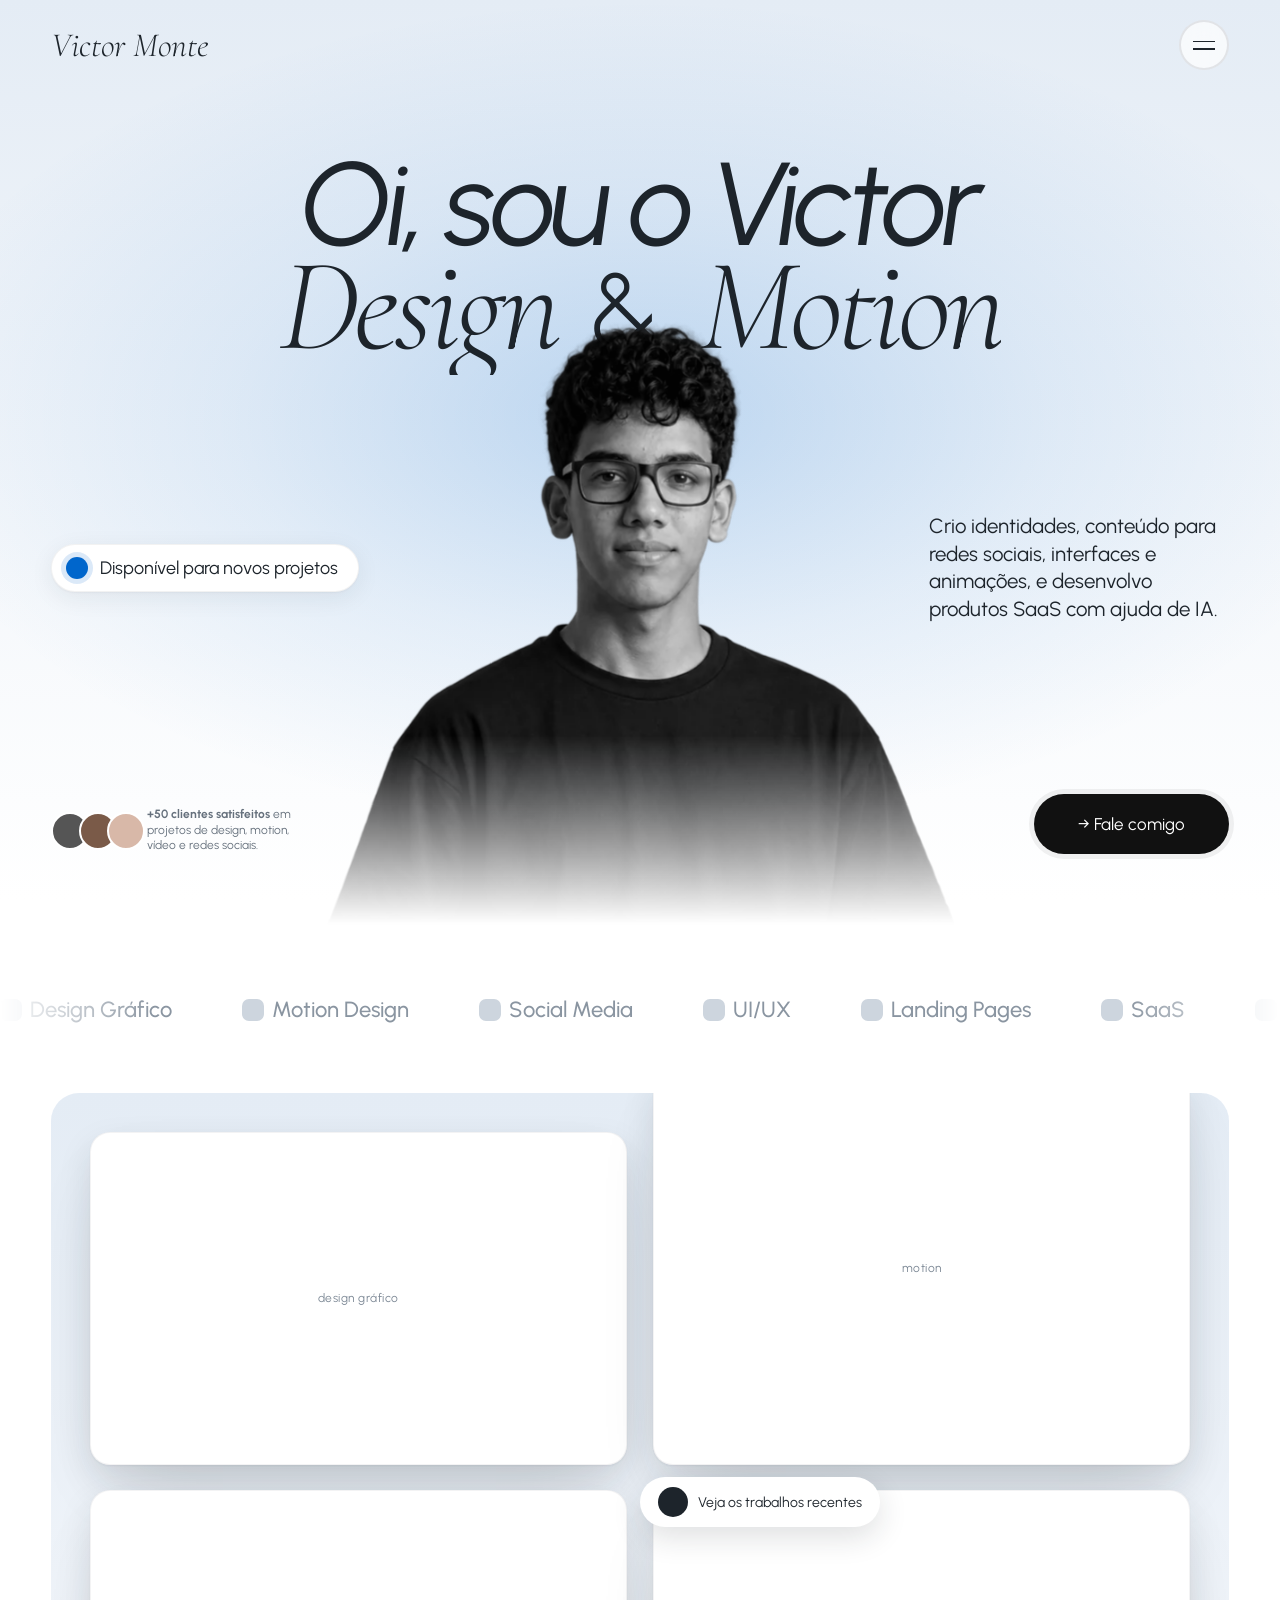
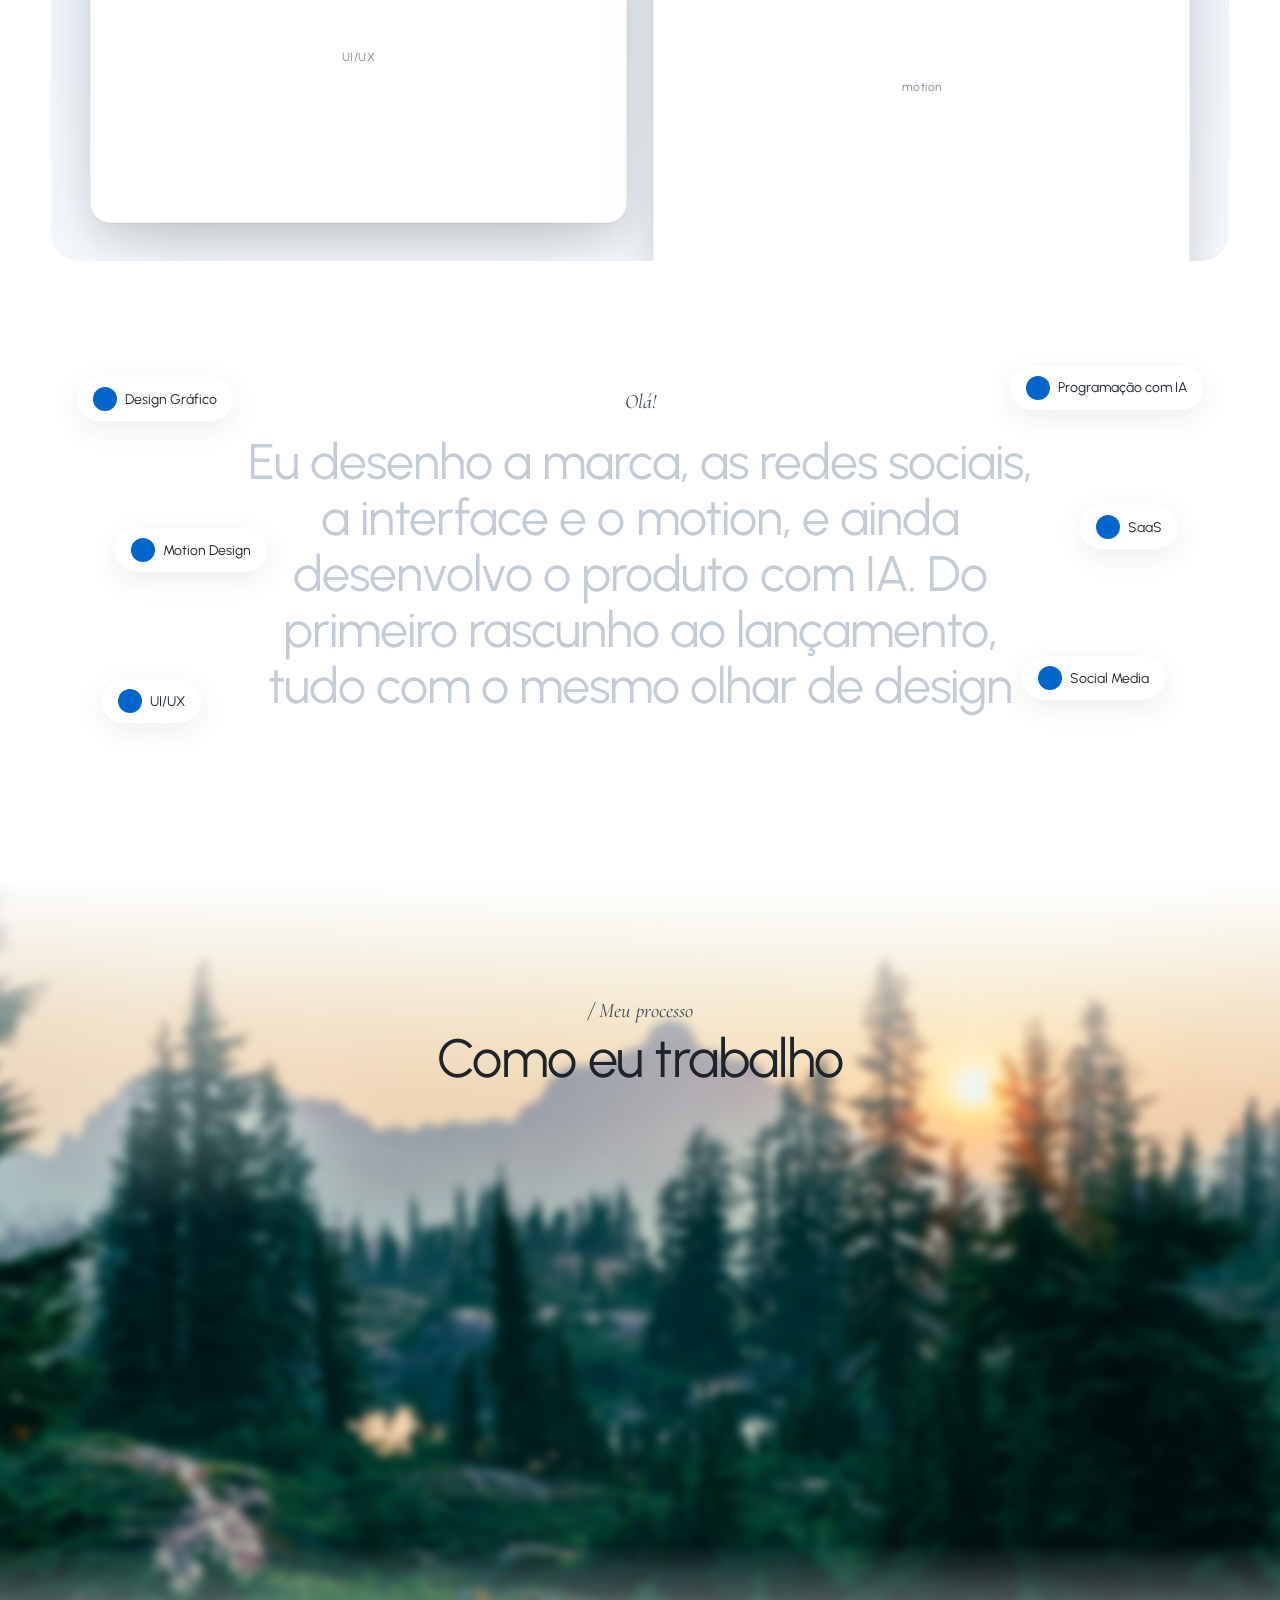
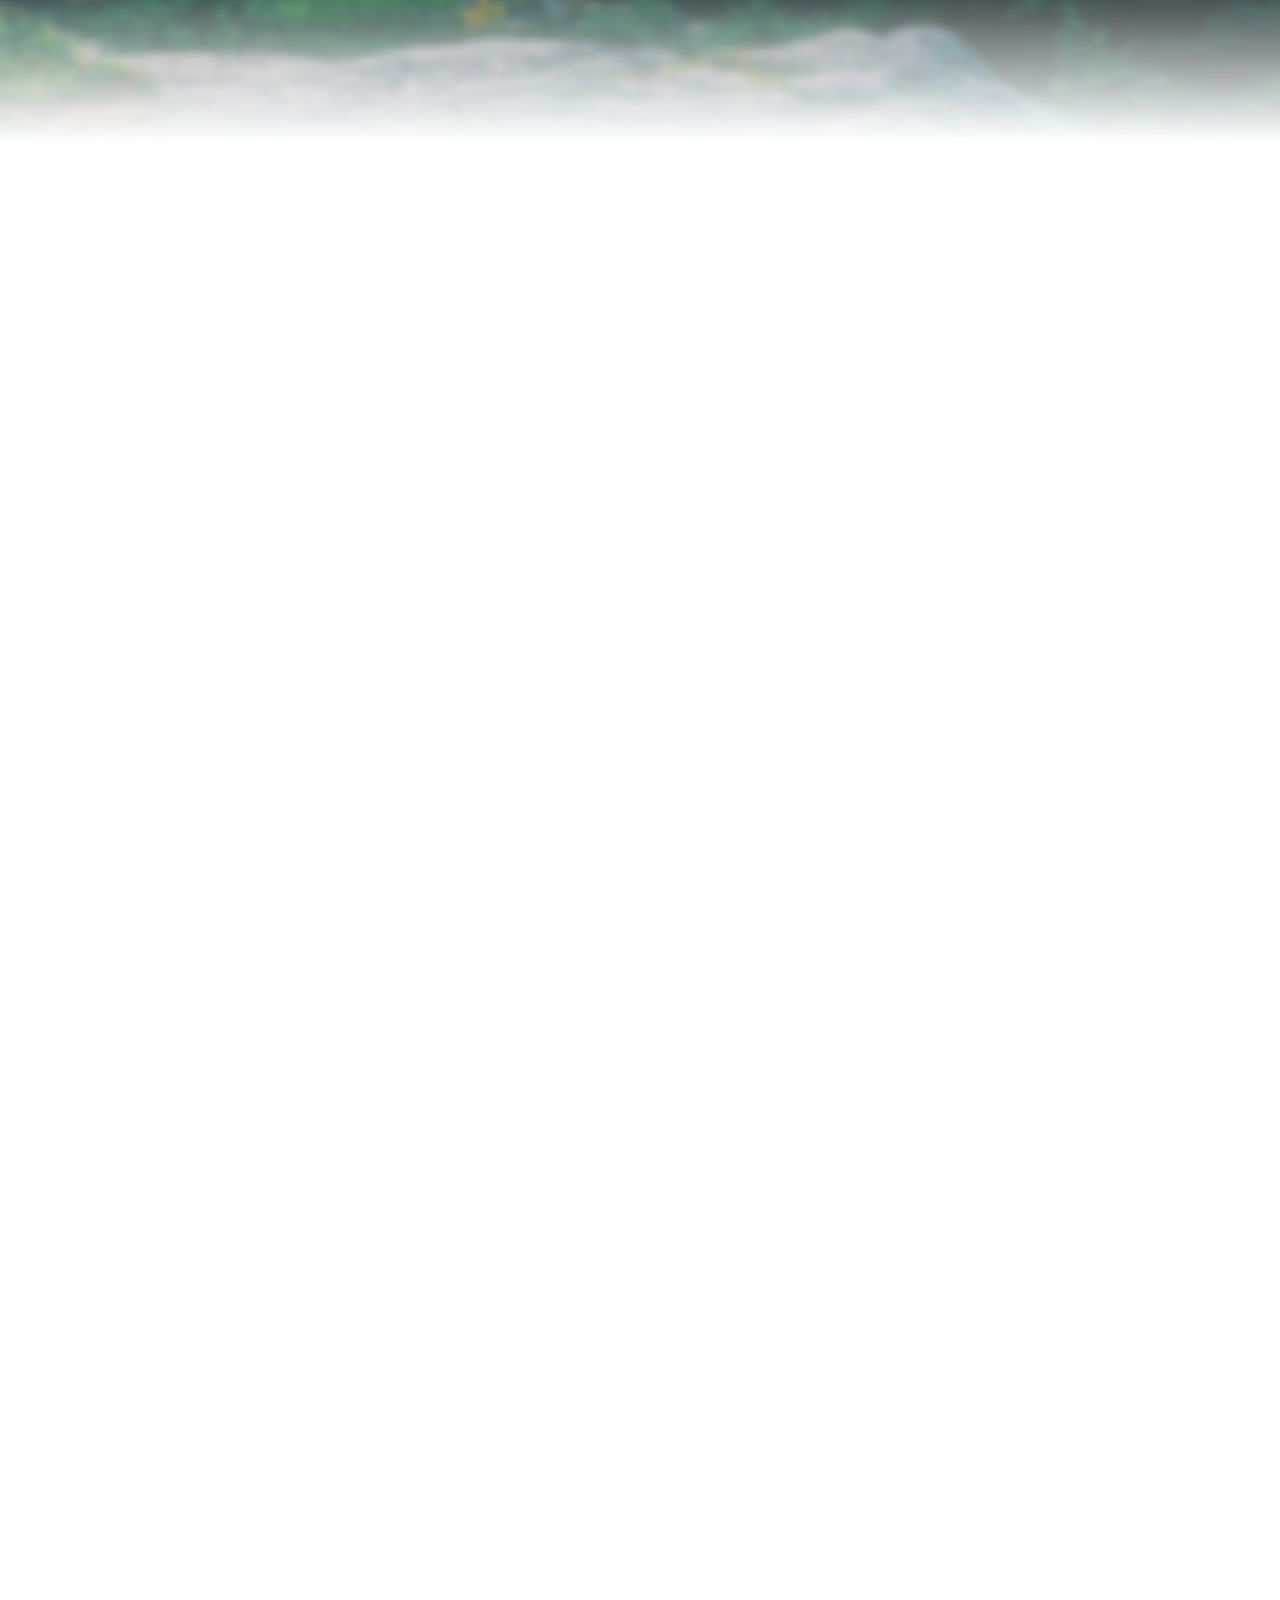
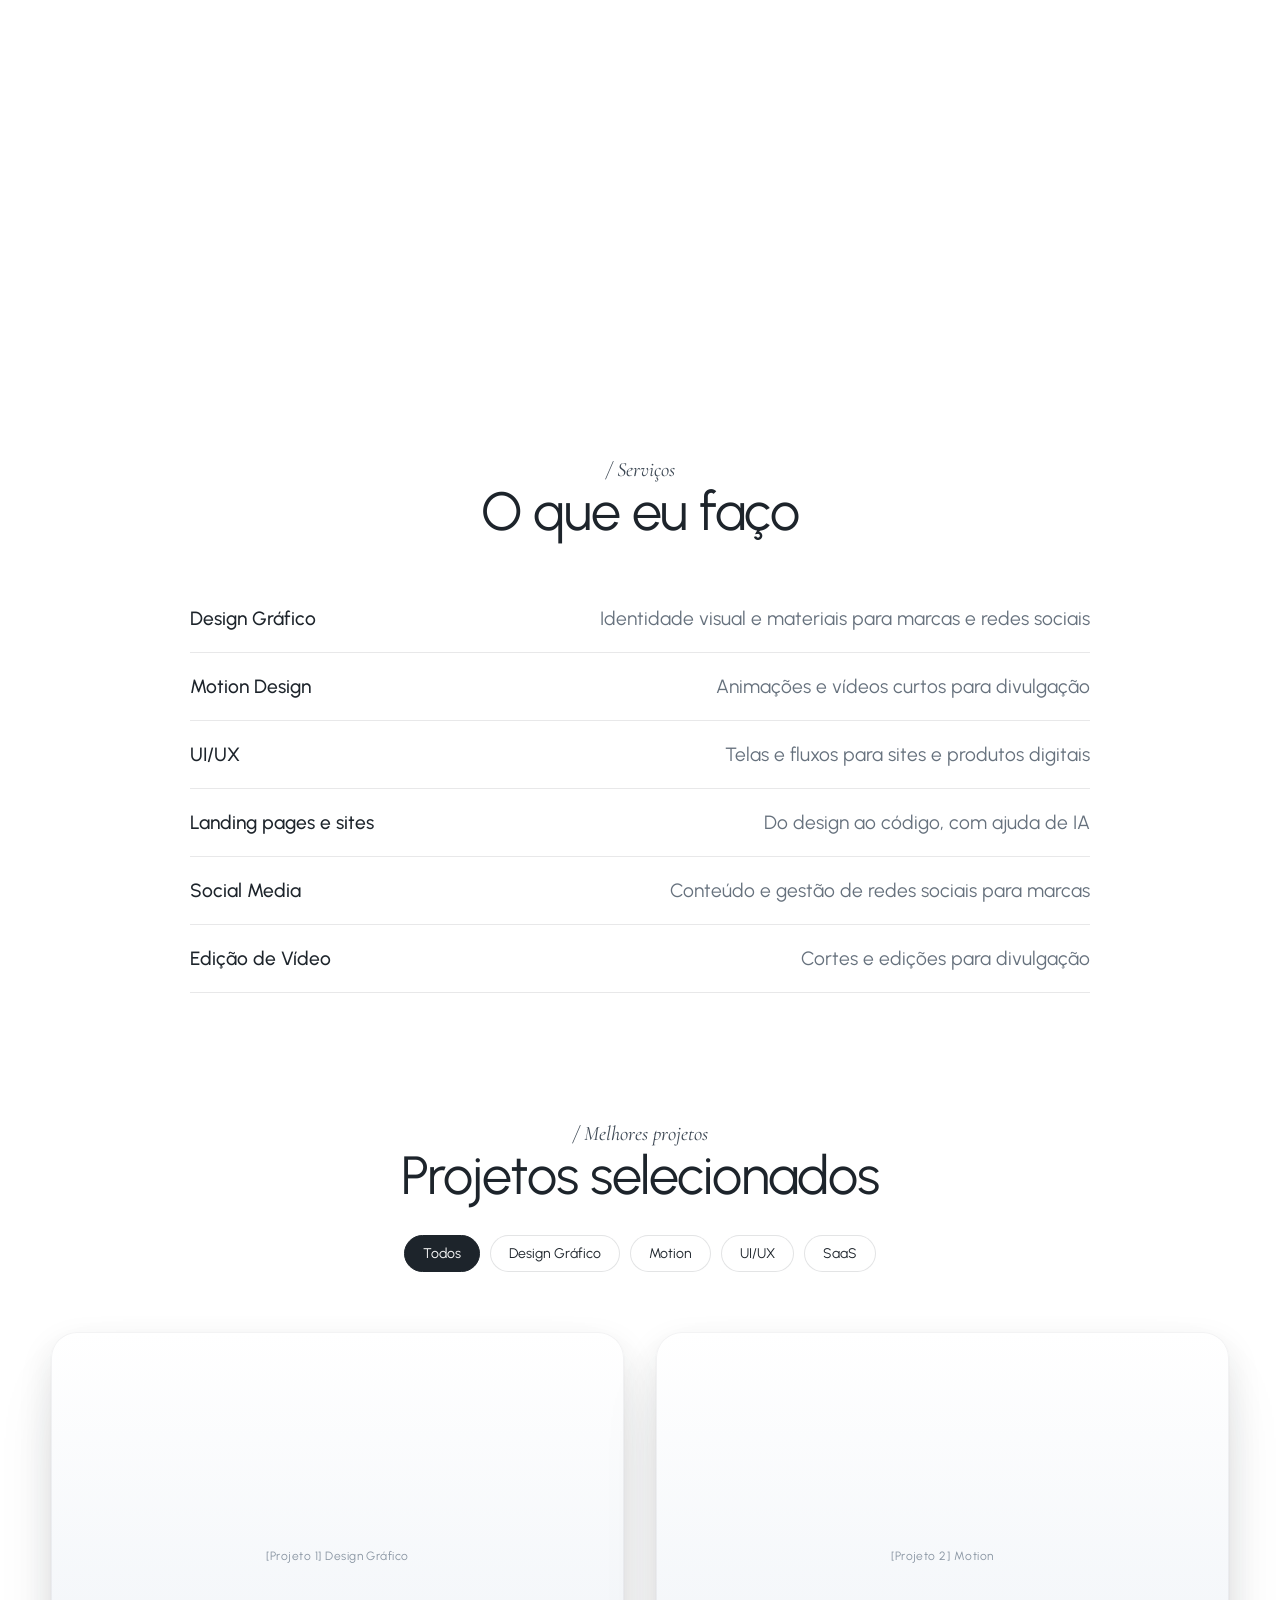
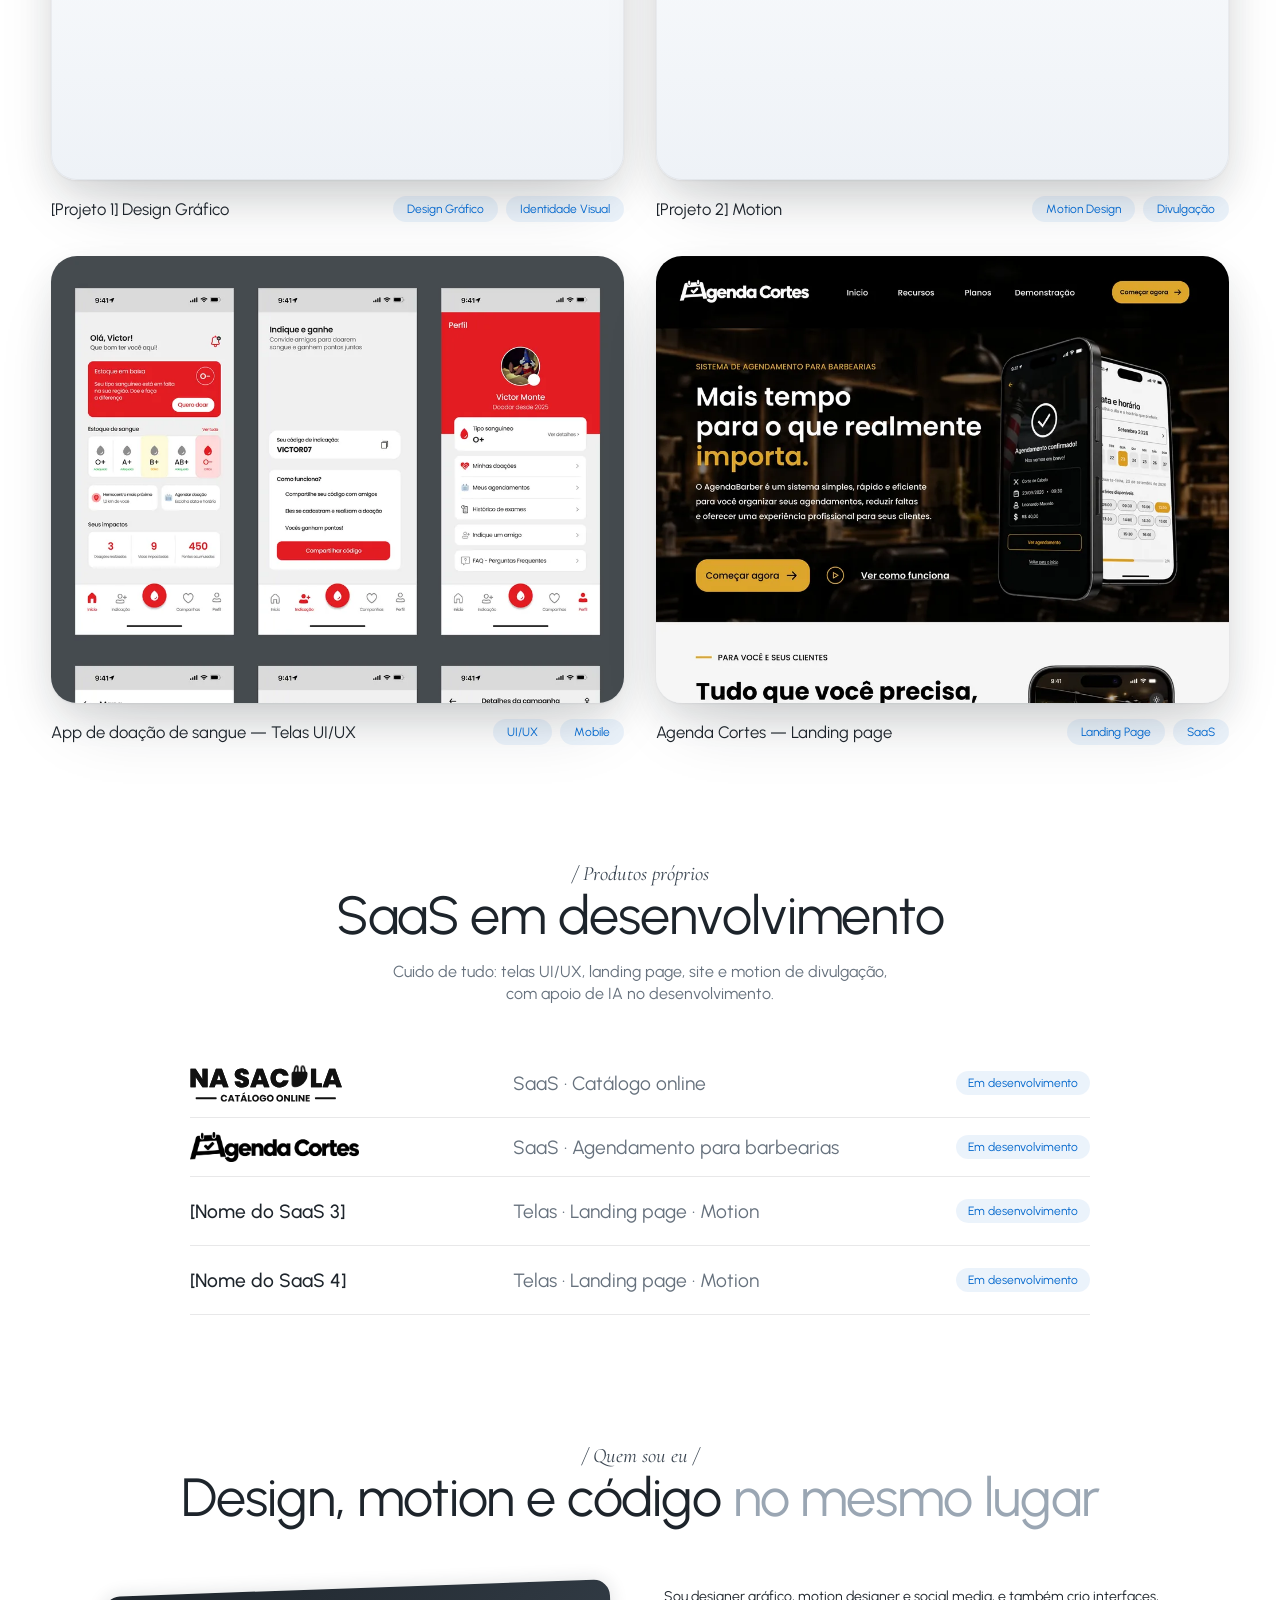
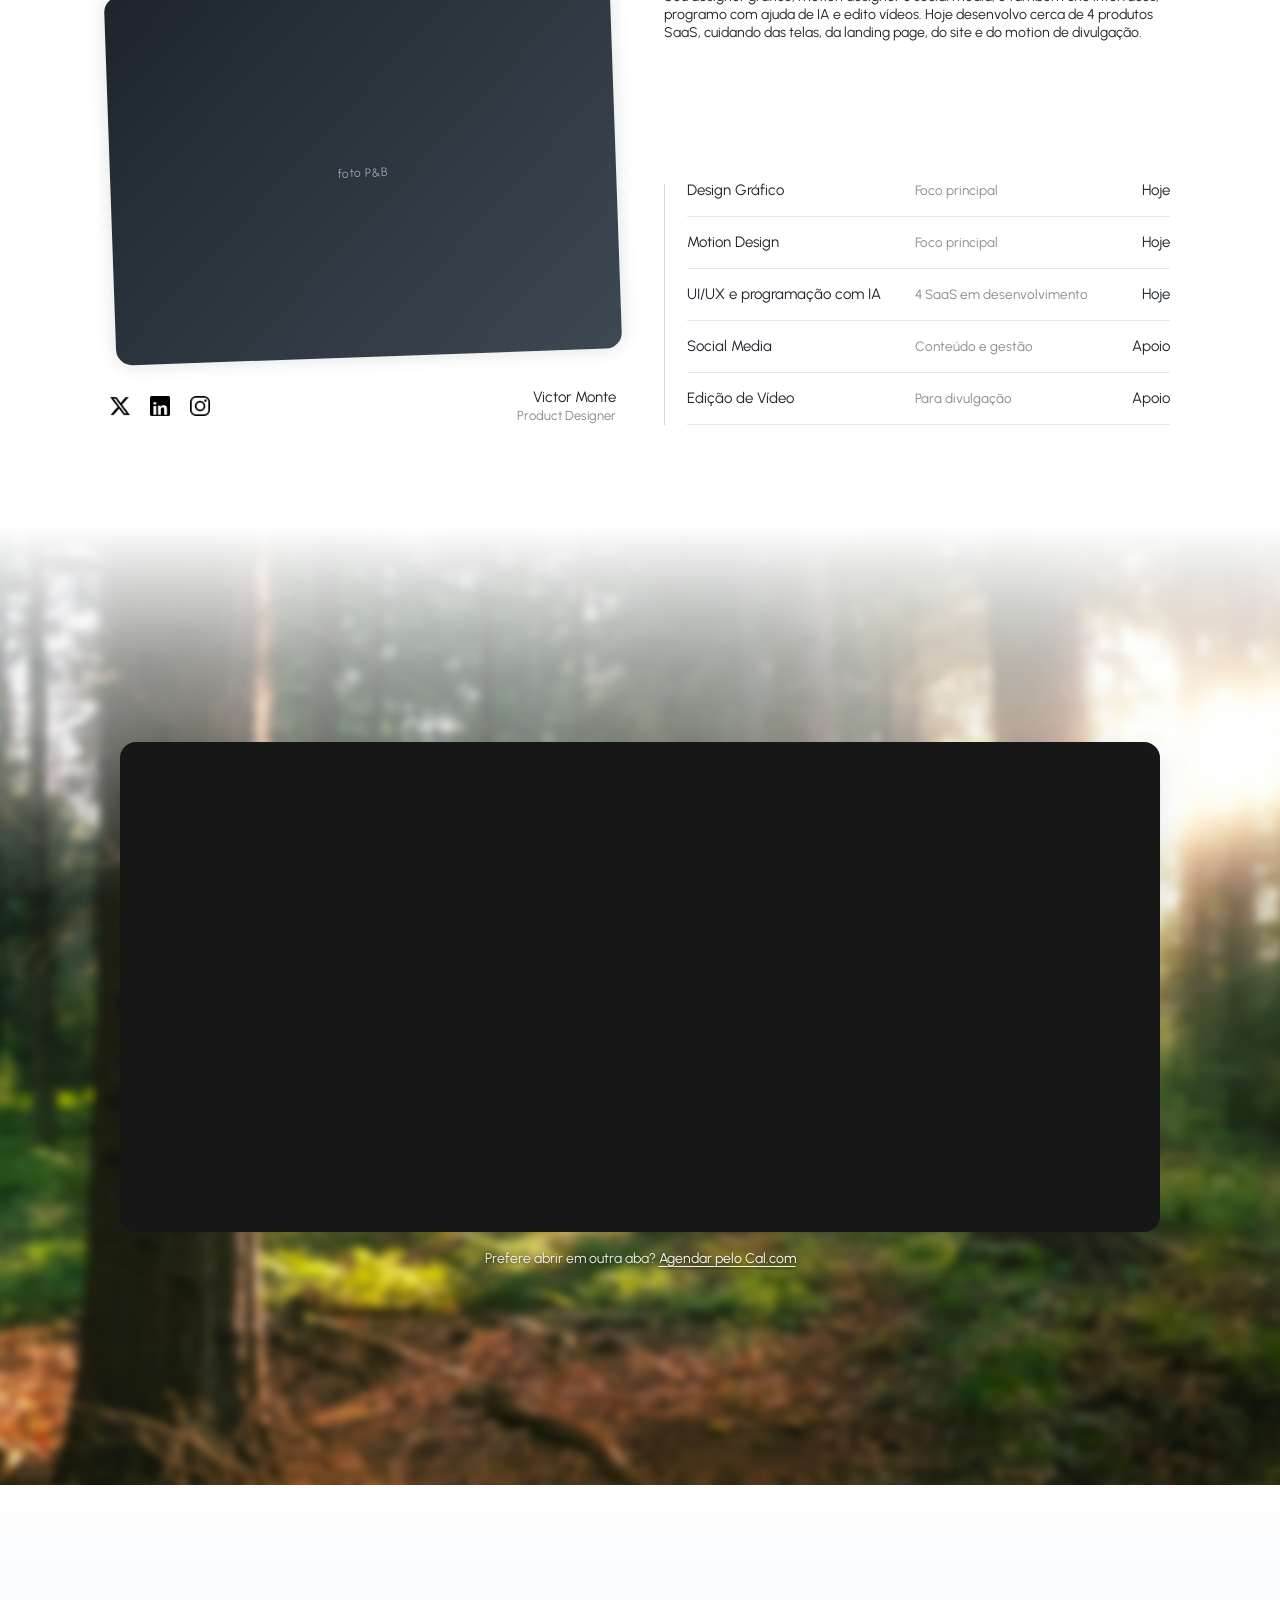
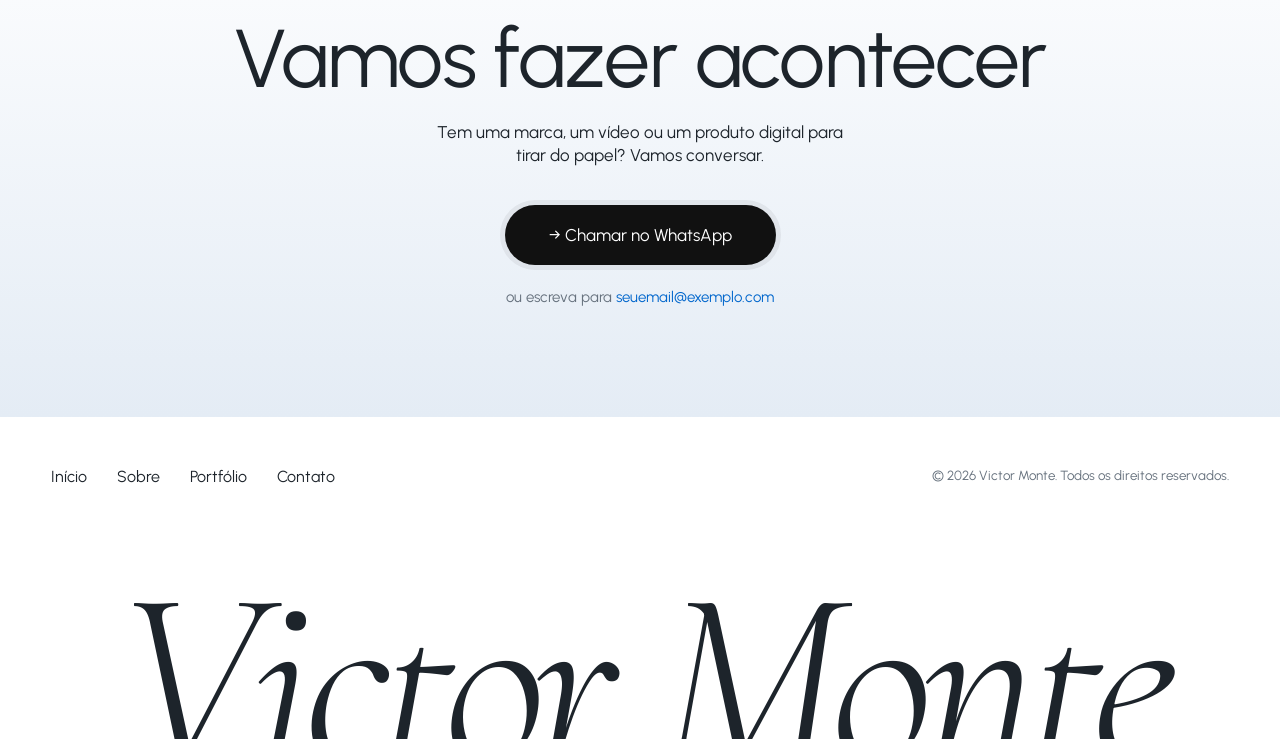
==== index.html @ 7d288983 "first commit" ====
<!DOCTYPE html>
<html lang="pt-BR"><head><meta charset="utf-8">
<meta name="description" content="Portfólio de Victor Monte: design gráfico, motion design, social media, UI/UX e produtos SaaS desenvolvidos com IA."><meta name="theme-color" content="#E4ECF5"><meta name="viewport" content="width=device-width, initial-scale=1, viewport-fit=cover">
<title>Victor Monte — Designer Gráfico, Motion &amp; Social Media</title>
<link rel="preconnect" href="https://fonts.googleapis.com"><link rel="preconnect" href="https://fonts.gstatic.com" crossorigin>
<link href="https://fonts.googleapis.com/css2?family=Urbanist:wght@300;400;500;600&family=Cormorant+Garamond:ital,wght@1,300;1,400&display=swap" rel="stylesheet">
<link rel="stylesheet" href="css/style.css"></head>
<body>
<nav><a class="logo" href="#top">Victor Monte</a><button class="burger" aria-label="Abrir menu" aria-expanded="false"><i></i><i></i></button></nav>
<div class="overlay" id="ov"><a href="#works">Projetos</a><a href="#about">Sobre</a><a href="#process">Processo</a><a href="#agendar">Agendar</a><a href="#contact">Contato</a></div>

<header class="hero" id="top">
 <h1><span><em>Oi, sou o Victor</em></span><span><em>Design <span class="amp">&amp;</span> Motion</em></span></h1>
 <div class="hero-row r1"><div class="pill"><i></i>Disponível para novos projetos</div><p class="lead">Crio identidades, conteúdo para redes sociais, interfaces e animações, e desenvolvo produtos SaaS com ajuda de IA.</p></div>
 <div class="portrait"><div class="ph"><img src="assets/victor-monte.webp" alt="Retrato de Victor Monte" width="900" height="1207" fetchpriority="high"></div></div>
 <div class="hero-row r2"><div class="trust"><div class="avs"><i></i><i></i><i></i></div><span><b>+50 clientes satisfeitos</b> em projetos de design, motion, vídeo e redes sociais.</span></div><a class="btn" href="#contact" data-mag>→ Fale comigo</a></div>
</header>

<div class="marq" aria-hidden="true"><div class="track"><span>Design Gráfico</span><span>Motion Design</span><span>Social Media</span><span>UI/UX</span><span>Landing Pages</span><span>SaaS</span><span>Programação com IA</span><span>Edição de Vídeo</span><span>Design Gráfico</span><span>Motion Design</span><span>Social Media</span><span>UI/UX</span><span>Landing Pages</span><span>SaaS</span><span>Programação com IA</span><span>Edição de Vídeo</span></div></div>

<section id="works" style="position:relative">
 <div class="mosaic rv"><div class="ph">design gráfico</div><div class="ph">motion</div><div class="ph">UI/UX</div><div class="ph">motion</div></div>
 <div class="sticker rv"><i></i>Veja os trabalhos recentes</div>
</section>

<section class="intro">
 <div class="tag" style="left:6%;top:20%;--r:-3deg"><i></i>Design Gráfico</div><div class="tag" style="left:9%;top:46%"><i></i>Motion Design</div><div class="tag" style="left:8%;top:72%"><i></i>UI/UX</div>
 <div class="tag" style="right:6%;top:18%"><i></i>Programação com IA</div><div class="tag" style="right:8%;top:42%"><i></i>SaaS</div><div class="tag" style="right:9%;top:68%"><i></i>Social Media</div>
 <div class="eyebrow rv">Olá!</div>
 <p class="t" id="split">Eu desenho a marca, as redes sociais, a interface e o motion, e ainda desenvolvo o produto com IA. Do primeiro rascunho ao lançamento, tudo com o mesmo olhar de design</p>
</section>

<section class="proc" id="process">
 <div class="eyebrow rv">/ Meu processo</div>
 <h2 class="rv" style="margin-top:6px">Como eu trabalho</h2>
 <div class="cards">
  
  
  <div class="card" style="--rot:-3deg" data-s="1"><span class="n">01</span><h3>Entender</h3><p>Mergulho no seu negócio, no seu público e nos seus objetivos antes de abrir qualquer ferramenta.</p></div>
  <div class="card" style="--rot:3deg" data-s="1.6"><span class="n">02</span><h3>Criar</h3><p>Desenho marca, interface e motion com um conceito único, do layout à animação.</p></div>
  <div class="card" style="--rot:-3deg" data-s="1.2"><span class="n">03</span><h3>Lançar</h3><p>Desenvolvo com IA, publico e preparo o material de divulgação para o lançamento.</p></div>
 </div>
</section>

<section class="svc rv"><div class="eyebrow">/ Serviços</div><h2>O que eu faço</h2><div class="sl">
<div class="row"><b>Design Gráfico</b><span>Identidade visual e materiais para marcas e redes sociais</span></div>
<div class="row"><b>Motion Design</b><span>Animações e vídeos curtos para divulgação</span></div>
<div class="row"><b>UI/UX</b><span>Telas e fluxos para sites e produtos digitais</span></div>
<div class="row"><b>Landing pages e sites</b><span>Do design ao código, com ajuda de IA</span></div>
<div class="row"><b>Social Media</b><span>Conteúdo e gestão de redes sociais para marcas</span></div>
<div class="row"><b>Edição de Vídeo</b><span>Cortes e edições para divulgação</span></div></div></section>

<section class="sel">
 <div class="eyebrow rv">/ Melhores projetos</div><h2 class="rv">Projetos selecionados</h2>
 <div class="flt rv"><button class="on" data-f="all">Todos</button><button data-f="grafico">Design Gráfico</button><button data-f="motion">Motion</button><button data-f="uiux">UI/UX</button><button data-f="saas">SaaS</button></div>
 <div class="grid">
  <a class="proj rv" data-c="grafico" href="#"><div class="ph">[Projeto 1] Design Gráfico</div><div class="m">[Projeto 1] Design Gráfico<div class="chips"><span>Design Gráfico</span><span>Identidade Visual</span></div></div></a>
  <a class="proj rv" data-c="motion" href="#"><div class="ph">[Projeto 2] Motion</div><div class="m">[Projeto 2] Motion<div class="chips"><span>Motion Design</span><span>Divulgação</span></div></div></a>
  <a class="proj rv" data-c="uiux" href="#" data-full="assets/projeto-app-doacao.webp" data-title="App de doação de sangue — Telas UI/UX" aria-haspopup="dialog"><div class="ph"><img src="assets/projeto-app-doacao-thumb.webp" alt="Telas do app de doação de sangue: início, indicação, perfil, mapa, campanhas e detalhes da campanha" width="1000" height="1455" loading="lazy" decoding="async"></div><div class="m">App de doação de sangue — Telas UI/UX<div class="chips"><span>UI/UX</span><span>Mobile</span></div></div></a>
  <a class="proj rv" data-c="saas" href="#" data-full="assets/projeto-agenda-cortes.webp" data-title="Agenda Cortes — Landing page" aria-haspopup="dialog"><div class="ph"><img src="assets/projeto-agenda-cortes-thumb.webp" alt="Prévia da landing page do Agenda Cortes" width="1000" height="2973" loading="lazy" decoding="async"></div><div class="m">Agenda Cortes — Landing page<div class="chips"><span>Landing Page</span><span>SaaS</span></div></div></a>
 </div>
</section>

<section class="svc rv"><div class="eyebrow">/ Produtos próprios</div><h2>SaaS em desenvolvimento</h2><p class="sub">Cuido de tudo: telas UI/UX, landing page, site e motion de divulgação, com apoio de IA no desenvolvimento.</p><div class="sl">
<a class="row sr has-logo" href="https://nasacola.online" target="_blank" rel="noopener noreferrer" aria-label="Na Sacola — nasacola.online (abre em nova aba)"><b><img src="assets/logo-nasacola.svg" alt="Na Sacola — Catálogo online" width="322" height="84"></b><span>SaaS · Catálogo online</span><i class="st">Em desenvolvimento</i></a>
<a class="row sr has-logo" href="https://agendacortes.vercel.app/" target="_blank" rel="noopener noreferrer" aria-label="Agenda Cortes — agendacortes.vercel.app (abre em nova aba)"><b><img class="logo-ac" src="assets/logo-agendacortes.webp" alt="Agenda Cortes — Agendamento para barbearias" width="1000" height="177"></b><span>SaaS · Agendamento para barbearias</span><i class="st">Em desenvolvimento</i></a>
<div class="row sr"><b>[Nome do SaaS 3]</b><span>Telas · Landing page · Motion</span><i class="st">Em desenvolvimento</i></div>
<div class="row sr"><b>[Nome do SaaS 4]</b><span>Telas · Landing page · Motion</span><i class="st">Em desenvolvimento</i></div></div></section>

<section class="about" id="about">
 <div class="eyebrow rv">/ Quem sou eu /</div><h2 class="rv">Design, motion e código <em>no mesmo lugar</em></h2>
 <div class="ab">
  <div class="rv"><div class="ph">foto P&amp;B</div><div class="soc"><span class="ico"><a href="https://x.com" target="_blank" rel="noopener noreferrer" aria-label="X"><img src="assets/icon-x.png" alt=""></a><a href="https://www.linkedin.com" target="_blank" rel="noopener noreferrer" aria-label="LinkedIn"><img src="assets/icon-linkedin.png" alt=""></a><a href="https://www.instagram.com" target="_blank" rel="noopener noreferrer" aria-label="Instagram"><img src="assets/icon-instagram.png" alt=""></a></span><span class="nm">Victor Monte<small>Product Designer</small></span></div></div>
  <div class="rv"><p>Sou designer gráfico, motion designer e social media, e também crio interfaces, programo com ajuda de IA e edito vídeos. Hoje desenvolvo cerca de 4 produtos SaaS, cuidando das telas, da landing page, do site e do motion de divulgação.</p>
   <div class="tl"><div class="row">Design Gráfico<span>Foco principal</span><b style="font-weight:400">Hoje</b></div><div class="row">Motion Design<span>Foco principal</span><b style="font-weight:400">Hoje</b></div><div class="row">UI/UX e programação com IA<span>4 SaaS em desenvolvimento</span><b style="font-weight:400">Hoje</b></div><div class="row">Social Media<span>Conteúdo e gestão</span><b style="font-weight:400">Apoio</b></div><div class="row">Edição de Vídeo<span>Para divulgação</span><b style="font-weight:400">Apoio</b></div></div></div>
 </div>
</section>

<section class="cal rv" id="agendar">
 <div class="dots" aria-hidden="true"></div>
 <div class="calbox">
<!-- Cal inline embed code begins -->
<div style="width:100%;height:100%;overflow:scroll" id="my-cal-inline-30min"></div>
<script type="text/javascript">
  (function (C, A, L) { let p = function (a, ar) { a.q.push(ar); }; let d = C.document; C.Cal = C.Cal || function () { let cal = C.Cal; let ar = arguments; if (!cal.loaded) { cal.ns = {}; cal.q = cal.q || []; d.head.appendChild(d.createElement("script")).src = A; cal.loaded = true; } if (ar[0] === L) { const api = function () { p(api, arguments); }; const namespace = ar[1]; api.q = api.q || []; if(typeof namespace === "string"){cal.ns[namespace] = cal.ns[namespace] || api;p(cal.ns[namespace], ar);p(cal, ["initNamespace", namespace]);} else p(cal, ar); return;} p(cal, ar); }; })(window, "https://app.cal.com/embed/embed.js", "init");
Cal("init", "30min", {origin:"https://app.cal.com"});
Cal.config = Cal.config || {};
Cal.config.forwardQueryParams = true;

  Cal.ns["30min"]("inline", {
    elementOrSelector:"#my-cal-inline-30min",
    config: {"layout":"month_view","useSlotsViewOnSmallScreen":"true"},
    calLink: "victor-monte/15min",
  });

  Cal.ns["30min"]("ui", {"cssVarsPerTheme":{"light":{"cal-brand":"#1D242B"},"dark":{"cal-brand":"#fafafa"}},"hideEventTypeDetails":false,"layout":"month_view"});
  </script>
  <!-- Cal inline embed code ends -->
 </div>
 <p class="alt">Prefere abrir em outra aba? <a href="https://cal.com/victor-monte/15min" target="_blank" rel="noopener">Agendar pelo Cal.com</a></p>
</section>

<section class="cta" id="contact">
 <h2 class="rv">Vamos fazer acontecer</h2><p class="rv">Tem uma marca, um vídeo ou um produto digital para tirar do papel? Vamos conversar.</p>
 <a class="btn rv" href="https://wa.me/55XXXXXXXXXXX" data-mag>→ Chamar no WhatsApp</a>
 <p class="rv" style="margin:22px auto 0;font-size:15px;color:var(--mute)">ou escreva para <a href="mailto:seuemail@exemplo.com" style="color:var(--accent)">seuemail@exemplo.com</a></p>
</section>

<footer><div class="fl"><nav><a href="#top">Início</a><a href="#about">Sobre</a><a href="#works">Portfólio</a><a href="#contact">Contato</a></nav><small>© 2026 Victor Monte. Todos os direitos reservados.</small></div><div class="big" id="big">Victor Monte</div></footer>

<div class="lb" id="lb" role="dialog" aria-modal="true" aria-labelledby="lb-t" aria-hidden="true">
 <div class="lb-w">
  <header class="lb-h"><div class="lb-meta"><b class="lb-t" id="lb-t"></b><div class="chips lb-chips"></div></div><button class="lb-x" type="button" aria-label="Fechar"><i></i><i></i></button></header>
  <div class="lb-sc" tabindex="0" aria-label="Página completa do projeto. Role para ver tudo."><img alt=""></div>
  <div class="lb-hint" aria-hidden="true">Role para ver a página inteira</div>
 </div>
</div>

<script src="vendor/gsap.min.js"></script>
<script src="vendor/ScrollTrigger.min.js"></script>
<script src="js/main.js"></script>
</body></html>
---- css/style.css ----
:root{--ink:#1D242B;--mute:#66717d;--accent:#0066CC;--accent-soft:rgba(0,102,204,.14);--mist:#E4ECF5;--cta:#111111;--bg:#fff;--shadow:29,36,43;--sans:'Urbanist',system-ui,sans-serif;--serif:'Cormorant Garamond',Georgia,serif;--pad:clamp(20px,4vw,60px);box-sizing:border-box;padding-top:env(safe-area-inset-top,0px);padding-bottom:env(safe-area-inset-bottom,0px)}
*,*::before,*::after{box-sizing:inherit;margin:0}
html{scroll-behavior:smooth;background:#fff linear-gradient(180deg,var(--mist) 0,#fff 100%) no-repeat top left/100% 100svh}
::selection{background:var(--accent-soft)}
a:focus-visible,button:focus-visible{outline:2px solid var(--accent);outline-offset:3px}
body{font-family:var(--sans);color:var(--ink);overflow-x:hidden;-webkit-font-smoothing:antialiased}
a{color:inherit;text-decoration:none}
.serif{font-family:var(--serif);font-style:italic;font-weight:300}
.ph{background:linear-gradient(135deg,#f1f5f9,#dfe6ee);display:grid;place-items:center;color:#8a96a3;font-size:12px;letter-spacing:.04em;overflow:hidden}
.eyebrow{font-family:var(--serif);font-style:italic;font-size:clamp(18px,1.6vw,22px);text-align:center;color:#3b4652}
h2{font-weight:400;font-size:clamp(34px,4.2vw,60px);letter-spacing:-.02em;text-align:center;line-height:1.1}
section{position:relative}
/* reveal */
.rv{opacity:0;transform:translateY(28px);transition:opacity .9s cubic-bezier(.2,.7,.2,1),transform .9s cubic-bezier(.2,.7,.2,1)}
.rv.in{opacity:1;transform:none}
/* nav */
nav{position:fixed;top:0;left:0;right:0;z-index:50;display:flex;justify-content:space-between;align-items:center;padding:max(20px,env(safe-area-inset-top)) var(--pad) 0;pointer-events:none}
nav>*{pointer-events:auto}
.logo{font-family:var(--serif);font-style:italic;font-size:34px;font-weight:300}
.burger{width:50px;height:50px;border-radius:50%;border:2px solid rgba(var(--shadow),.1);background:rgba(255,255,255,.7);backdrop-filter:blur(10px);display:grid;place-content:center;gap:6px;cursor:pointer;transition:transform .4s}
.burger:hover{transform:scale(1.08)}
.burger i{display:block;width:22px;height:1.5px;background:var(--ink);transition:.4s}
.menu-open .burger i:nth-child(1){transform:translateY(3.7px) rotate(45deg)}
.menu-open .burger i:nth-child(2){transform:translateY(-3.7px) rotate(-45deg)}
.overlay{position:fixed;inset:0;z-index:40;background:rgba(228,236,245,.94);backdrop-filter:blur(20px);display:grid;place-content:center;gap:10px;text-align:center;clip-path:circle(0 at calc(100% - 60px) 45px);transition:clip-path .9s cubic-bezier(.7,0,.2,1)}
.menu-open .overlay{clip-path:circle(150% at calc(100% - 60px) 45px)}
.overlay a{font-size:clamp(40px,8vw,84px);letter-spacing:-.03em;transition:color .3s,transform .3s}
.overlay a:hover{color:var(--accent);transform:translateX(10px)}
/* hero */
.hero{min-height:max(100svh,760px);padding:90px var(--pad) 40px;overflow:hidden;display:flex;flex-direction:column;align-items:center;background:transparent}
.award{display:flex;gap:10px;align-items:center;font-size:17px;opacity:0;animation:up 1s .2s forwards}
.award b{width:26px;height:26px;border-radius:50%;border:1.5px solid var(--ink);display:grid;place-items:center;font-size:10px}
.hero h1{margin-top:clamp(30px,5vw,62px);text-align:center;font-weight:400;font-size:clamp(52px,9.2vw,134px);line-height:.98;letter-spacing:-.045em;position:relative;z-index:3}
.hero h1 span{display:block;overflow:hidden;padding-bottom:.08em}
.hero h1 span>em{display:block;transform:translateY(110%);animation:rise 1.2s cubic-bezier(.2,.8,.2,1) forwards}
.hero h1 span:nth-child(2)>em{animation-delay:.18s;font-family:var(--serif);font-weight:300;font-size:1.12em;letter-spacing:-.04em;line-height:.9}
.portrait{position:absolute;left:0;right:0;margin:0 auto;bottom:0;width:min(34vw,470px);aspect-ratio:3/4;z-index:2;-webkit-mask-image:linear-gradient(#000 70%,transparent);mask-image:linear-gradient(#000 70%,transparent);transform-origin:50% 100%}
.portrait .ph{width:100%;height:100%;border-radius:50% 50% 0 0/38% 38% 0 0;background:linear-gradient(#cfcfcf,#f2f2f2)}
.hero-row{position:absolute;left:var(--pad);right:var(--pad);z-index:4;display:flex;justify-content:space-between;align-items:center;gap:16px}
.r1{top:57%}.r2{bottom:46px;align-items:flex-end}
.pill{display:flex;gap:12px;align-items:center;background:#fff;border-radius:99px;padding:12px 20px 12px 14px;font-size:18px;border:1px solid rgba(0,0,0,.05);box-shadow:0 1px 2px rgba(var(--shadow),.04),0 6px 24px rgba(var(--shadow),.07)}
.pill i{width:22px;height:22px;border-radius:50%;background:var(--accent);box-shadow:0 0 0 5px var(--accent-soft);animation:pulse 2s infinite}
.hero-row p.lead{max-width:300px;font-size:clamp(17px,1.6vw,22px);line-height:1.35}
.trust{display:flex;gap:12px;align-items:center;font-size:12px;color:var(--mute);max-width:260px;line-height:1.3}
.avs{display:flex}.avs i{width:38px;height:38px;border-radius:50%;border:2px solid #fff;margin-right:-10px;background:#555}
.avs i:nth-child(2){background:#7a5a48}.avs i:nth-child(3){background:#d8b8a8}
.btn{display:inline-flex;gap:14px;align-items:center;background:var(--cta);color:#fff;border-radius:99px;padding:20px 44px;font-size:17px;box-shadow:0 0 0 5px rgba(17,17,17,.06);transition:transform .25s ease,box-shadow .3s;will-change:transform}
.btn:hover{box-shadow:0 0 0 9px var(--accent-soft)}
@keyframes rise{to{transform:none}}@keyframes up{from{opacity:0;transform:translateY(30px)}to{opacity:1;transform:none}}
@keyframes pulse{50%{box-shadow:0 0 0 9px rgba(0,102,204,0)}}
/* marquee */
.marq{overflow:hidden;padding:36px 0 70px;-webkit-mask-image:linear-gradient(90deg,transparent,#000 12%,#000 88%,transparent);mask-image:linear-gradient(90deg,transparent,#000 12%,#000 88%,transparent)}
.track{display:flex;gap:70px;width:max-content;animation:slide 32s linear infinite;font-size:22px;font-weight:500;color:#8a95a1}
.track span{display:flex;gap:8px;align-items:center}.track span::before{content:"";width:22px;height:22px;border-radius:7px;background:#cdd5de}
@keyframes slide{to{transform:translateX(-50%)}}
/* works mosaic */
.mosaic{margin:0 var(--pad);border-radius:28px;padding:clamp(16px,3vw,44px);background:linear-gradient(#E4ECF5,#f4f7fb);display:grid;grid-template-columns:1fr 1fr;gap:clamp(12px,2vw,28px);overflow:hidden}
.mosaic .ph,.proj .ph{border-radius:20px;box-shadow:0 1px 2px rgba(var(--shadow),.06),0 14px 34px rgba(var(--shadow),.10),0 34px 70px -26px rgba(var(--shadow),.20),inset 0 0 0 1px rgba(var(--shadow),.05);transition:transform .6s cubic-bezier(.2,.8,.2,1),box-shadow .6s}
.mosaic .ph{min-height:clamp(180px,26vw,380px);background:#fff;color:#7b8794}
.mosaic .ph img,.proj .ph img{width:100%;height:100%;object-fit:cover;display:block}
.mosaic .ph:nth-child(2){margin-top:-60px}.mosaic .ph:nth-child(4){margin-bottom:-60px}
.mosaic .ph:hover{transform:translateY(-4px)}
.sticker{position:absolute;left:50%;top:50%;transform:translate(-50%,-50%);background:#fff;border-radius:99px;padding:10px 18px;font-size:14px;display:flex;gap:10px;align-items:center;z-index:2;box-shadow:0 10px 30px rgba(var(--shadow),.14)}
.sticker i{width:30px;height:30px;border-radius:50%;background:var(--ink)}
/* intro */
.intro{padding:clamp(80px,10vw,140px) var(--pad);text-align:center}
.intro p.t{max-width:820px;margin:20px auto 0;font-size:clamp(28px,3.9vw,56px);line-height:1.12;letter-spacing:-.02em}
.intro .w{color:#c3ccd6;transition:color .35s}.intro .w.on{color:var(--ink)}
.tag{position:absolute;display:flex;gap:8px;align-items:center;background:#fff;border-radius:99px;padding:10px 16px;font-size:14px;box-shadow:0 8px 28px rgba(var(--shadow),.08);animation:float 6s ease-in-out infinite}
.tag i{width:24px;height:24px;border-radius:50%;background:var(--accent)}
@keyframes float{50%{transform:translateY(-12px) rotate(var(--r,0deg))}}
/* process */
.proc{position:relative;isolation:isolate;overflow:hidden;padding:clamp(70px,8vw,110px) var(--pad) clamp(70px,9vw,130px);--bg:url(../assets/bg.jpg)}
.proc::before{content:"";position:absolute;inset:-60px;z-index:-2;background:var(--bg) center/cover;filter:blur(5px) saturate(1.15)}
.proc::after{content:"";position:absolute;inset:0;z-index:-1;pointer-events:none;background:linear-gradient(#fff 4%,rgba(255,255,255,.55) 18%,rgba(255,255,255,0) 42%,rgba(255,255,255,0) 78%,#fff 100%)}
.proc .card{background:linear-gradient(155deg,rgba(255,255,255,.62),rgba(255,255,255,.3));-webkit-backdrop-filter:blur(24px) saturate(1.7);backdrop-filter:blur(24px) saturate(1.7);border:1px solid rgba(255,255,255,.6);box-shadow:0 24px 60px rgba(30,45,65,.22),inset 0 1.5px 0 rgba(255,255,255,.9),inset 0 -1px 0 rgba(255,255,255,.25)}
.proc .card:hover{box-shadow:0 34px 70px rgba(30,45,65,.28),inset 0 1.5px 0 #fff,inset 0 -1px 0 rgba(255,255,255,.3)}
.proc .card p{color:rgba(20,28,38,.88)}
@media(min-width:861px){.proc{min-height:100svh;display:flex;flex-direction:column;justify-content:center}}
.cards{margin-top:70px;display:grid;grid-template-columns:repeat(3,1fr);gap:clamp(14px,3vw,50px);perspective:1200px}
.card{position:relative;min-height:clamp(260px,30vw,430px);border-radius:26px;background:linear-gradient(#fafafa,#efefef);box-shadow:0 18px 40px rgba(0,0,0,.08),inset 0 1px #fff;padding:clamp(18px,2.4vw,34px);display:flex;flex-direction:column;justify-content:flex-end;will-change:transform;transition:box-shadow .4s}
.card:nth-child(2){margin-top:-40px}.card:nth-child(3){margin-top:30px}
.card .n{position:absolute;top:22px;left:26px;font-size:clamp(34px,4vw,56px);letter-spacing:-.03em}

.card h3{font-weight:400;font-size:clamp(26px,2.8vw,40px)}
.card p{color:var(--mute);margin-top:8px;font-size:clamp(14px,1.2vw,17px);line-height:1.35;max-width:300px}
.card:hover{box-shadow:0 30px 60px rgba(0,0,0,.14)}
.cards{position:relative}


/* testimonials */
.testi{display:grid;grid-template-columns:1fr 1px 1fr;margin:0 var(--pad);min-height:360px}
.testi hr{border:0;background:rgba(var(--shadow),.12)}
.q{padding:30px clamp(16px,4vw,70px);display:flex;flex-direction:column;justify-content:center;gap:24px;font-size:clamp(16px,1.4vw,20px);line-height:1.3;position:relative}
.q:last-child{padding-top:130px}.q::after{content:"\201D";position:absolute;right:12%;top:36%;font-size:60px}
.who{display:flex;gap:12px;align-items:center;font-size:16px}.who small{display:block;color:var(--mute);font-size:14px}
.who i{width:36px;height:36px;border-radius:50%;background:#cfd8e3}
/* selected */
.sel{padding:clamp(80px,10vw,140px) var(--pad) 0}
.grid{margin:60px auto 0;max-width:1180px;display:grid;grid-template-columns:1fr 1fr;gap:34px clamp(16px,2.5vw,36px)}
.proj .ph{aspect-ratio:1.28;border-radius:26px;background:linear-gradient(#fff,#eef2f7)}
.proj:hover .ph{transform:translateY(-6px);box-shadow:0 2px 4px rgba(var(--shadow),.06),0 22px 48px rgba(var(--shadow),.14),0 44px 80px -28px rgba(var(--shadow),.26),inset 0 0 0 1px rgba(var(--shadow),.05)}
.proj div.m{display:flex;justify-content:space-between;align-items:center;margin-top:16px;font-size:clamp(15px,1.3vw,19px);gap:8px}
.chips{display:flex;gap:8px;flex-wrap:wrap}.chips span{background:rgba(0,102,204,.08);border-radius:99px;padding:6px 14px;font-size:12px;color:var(--accent)}
/* about */
.about{padding:clamp(80px,10vw,140px) var(--pad) 60px}
.about h2 em{font-style:normal;color:#9aa6b3;transition:color .45s ease}
@media(hover:hover){.about h2 em:hover{color:var(--ink)}}
.ab{margin:60px auto 0;max-width:1060px;display:grid;grid-template-columns:1fr 1fr;gap:40px 48px;align-items:stretch}
.ab .ph{flex:none;aspect-ratio:1.37;border-radius:16px;transform:rotate(-2deg);box-shadow:0 0 18px rgba(var(--shadow),.14);background:linear-gradient(135deg,#1D242B,#3d4853);color:#9aa6b3}
.soc{display:flex;gap:16px;margin-top:30px;font-size:15px;justify-content:space-between;align-items:center}
.ab p{font-size:clamp(14px,1.1vw,16px);line-height:1.3;margin-bottom:28px}
.row{display:flex;justify-content:space-between;padding:16px 0;border-bottom:1px solid rgba(var(--shadow),.1);font-size:14px;transition:padding .4s,background .4s}
.row:hover{padding-left:12px}.row span{color:var(--mute)}
/* cta */
.cta{text-align:center;padding:clamp(80px,10vw,150px) var(--pad) 110px;background:linear-gradient(#fff,#E4ECF5)}
.cta h2{font-size:clamp(44px,6.4vw,92px)}.cta p{margin:18px auto 38px;max-width:420px;font-size:17px;line-height:1.35}
footer{padding:50px var(--pad) 0;overflow:hidden}
.fl{display:flex;justify-content:space-between;gap:20px;flex-wrap:wrap;font-size:16px}.fl nav{all:unset;display:flex;gap:30px;flex-wrap:wrap}.fl small{color:var(--mute)}
.fl nav a{transition:color .25s}.fl nav a:hover{color:var(--accent)}
.big{font-family:var(--serif);font-style:italic;font-weight:300;font-size:clamp(72px,20vw,300px);line-height:.95;letter-spacing:-.045em;white-space:nowrap;text-align:center;margin:40px -2vw -.12em;transform:translateY(var(--by,10%))}
@media(max-width:860px){
.hero{min-height:auto;padding-bottom:30px}
.portrait{position:relative;width:min(78vw,380px);margin:-30px auto 0}
.hero-row{position:static;flex-direction:column;align-items:flex-start;margin-top:22px}.r1{order:0}.r2{margin-top:10px;align-items:flex-start}
.hero h1 span{white-space:nowrap}
.hero h1 span:nth-child(2)>em{font-size:min(1.02em,calc((100vw - 2*var(--pad))/8.8))}
.hero h1{font-size:clamp(40px,12.5vw,72px)}
.mosaic{grid-template-columns:1fr}.mosaic .ph:nth-child(n){margin:0}.sticker{display:none}
.tag{display:none}
.cards{grid-template-columns:1fr}.card:nth-child(n){margin-top:0;min-height:230px}
.testi{grid-template-columns:1fr}.testi hr{height:1px}.q:last-child{padding-top:30px}
.grid,.ab{grid-template-columns:1fr}.ab p{margin-bottom:10px}
.proj div.m{flex-direction:column;align-items:flex-start}
}
@media(prefers-reduced-motion:reduce){*,*::before,*::after{animation-duration:.01ms!important;animation-iteration-count:1!important;transition-duration:.01ms!important}.rv,.award{opacity:1;transform:none}.hero h1 span>em{transform:none}}
/* v2: reposicionamento */
[hidden]{display:none!important}
.flt{display:flex;gap:10px;flex-wrap:wrap;justify-content:center;margin-top:30px}
.flt button{font:inherit;font-size:14px;border:1px solid rgba(var(--shadow),.12);background:#fff;color:var(--ink);border-radius:99px;padding:9px 18px;cursor:pointer;transition:.25s}
.flt button:hover{border-color:var(--accent);color:var(--accent)}
.flt button.on{background:var(--ink);border-color:var(--ink);color:#fff}
.svc{padding:clamp(70px,9vw,120px) var(--pad) 0}
.svc .sl{max-width:900px;margin:44px auto 0}
.svc .row{font-size:clamp(16px,1.5vw,20px);padding:22px 0;gap:6px 16px;flex-wrap:wrap;align-items:center}
.svc .row b{font-weight:500}
.svc .sub{max-width:520px;margin:16px auto 0;text-align:center;color:var(--mute);line-height:1.4}
.st{font-style:normal;font-size:12px;color:var(--accent);background:rgba(0,102,204,.08);border-radius:99px;padding:5px 12px}
.hero h1 .amp{display:inline;overflow:visible;font-family:var(--sans);font-style:normal;font-weight:300;font-size:.8em;letter-spacing:0;padding:0 .08em}
.cal{position:relative;isolation:isolate;overflow:hidden;padding:clamp(150px,17vw,290px) var(--pad) clamp(150px,17vw,290px);text-align:center;--bg:url(../assets/bg-agendar.jpg)}
.cal::before{content:"";position:absolute;inset:-60px;z-index:-2;background:var(--bg) center/cover;filter:blur(5px) saturate(1.15)}
.cal::after{content:"";position:absolute;inset:0;z-index:-1;pointer-events:none;background:linear-gradient(#fff 4%,rgba(255,255,255,.55) 18%,rgba(255,255,255,0) 42%)}
.cal p.s{max-width:480px;margin:14px auto 0;color:var(--mute);line-height:1.4}
.calbox{max-width:1040px;height:490px;margin:40px auto 0;border-radius:16px;overflow:hidden;text-align:left;background:#171717;box-shadow:0 1px 2px rgba(var(--shadow),.06),0 14px 34px rgba(var(--shadow),.10),inset 0 0 0 1px rgba(var(--shadow),.06)}
@media(min-width:861px){#my-cal-inline-30min{height:635px!important;margin-top:-33px;overflow:hidden!important}}
@media(max-width:860px){.calbox{height:clamp(640px,80vh,760px)}}
.cal .alt{margin-top:18px;font-size:14px;color:rgba(255,255,255,.92);text-shadow:0 1px 3px rgba(0,0,0,.55),0 0 14px rgba(0,0,0,.45)}
.cal .alt a{color:#fff;text-decoration:underline;text-underline-offset:3px}
.calbox{position:relative;z-index:1}.cal .alt{position:relative;z-index:1}
.dots{position:absolute;inset:0;z-index:0;pointer-events:none;-webkit-mask-image:linear-gradient(#000 82%,transparent);mask-image:linear-gradient(#000 82%,transparent)}
.dots i{position:absolute;left:var(--ox,50%);top:var(--oy,50%);width:var(--s);height:var(--s);border-radius:50%;background:radial-gradient(circle,rgba(255,252,244,1) 0,rgba(255,246,230,.9) 35%,rgba(255,238,210,0) 75%);filter:drop-shadow(0 0 6px rgba(255,244,222,.5));opacity:0;will-change:transform,opacity;animation:orb var(--d) cubic-bezier(.25,.55,.3,1) var(--l) infinite}
.dots:not(.on) i{animation-play-state:paused}
@keyframes orb{0%{opacity:0;transform:translate(-50%,-50%) scale(.6)}25%{opacity:var(--o)}100%{opacity:0;transform:translate(-50%,-50%) translate(var(--dx),var(--dy)) scale(1)}}
@media(prefers-reduced-motion:reduce){.dots{display:none}}

/* clique: raios */
.clk{position:fixed;width:0;height:0;pointer-events:none;z-index:9999}
.clk i{position:absolute;left:-1.25px;top:-7px;width:2.5px;height:14px;border-radius:2px;background:#0066CC;opacity:1;transform:rotate(var(--a)) translateY(-15px);animation:clk .6s cubic-bezier(.2,.7,.3,1) forwards}
@keyframes clk{70%{opacity:.85}to{opacity:0;transform:rotate(var(--a)) translateY(-46px) scaleY(.22)}}
@media(prefers-reduced-motion:reduce){.clk{display:none}}

/* sobre: layout da referência (foto inclinada, ícones, tabela com linha vertical) */
.ab>div:first-child{display:flex;flex-direction:column;justify-content:space-between}
.ab>div:last-child{display:flex;flex-direction:column}
.soc .ico{display:flex;gap:20px;align-items:center}
.soc .ico a{display:block;line-height:0;transition:opacity .25s}
.soc .ico a:hover{opacity:.55}
.soc .ico img{display:block;width:20px;height:20px}
.soc .nm{text-align:right;font-size:15px;line-height:1.35}
.soc .nm small{display:block;font-size:13px;color:#888}
.ab .tl{position:relative;margin-top:auto;padding-left:23px}
.ab .tl::before{content:"";position:absolute;left:0;top:19px;bottom:0;width:1px;background:rgba(var(--shadow),.18)}
.ab .row{display:grid;grid-template-columns:minmax(0,1.15fr) minmax(0,1fr) 56px;column-gap:12px;align-items:center;padding:15px 0;font-size:15px;line-height:1.4}
.ab .row span{font-size:13.5px;color:#8b8b8b}
.ab .row b{text-align:right}
@media(max-width:860px){
.ab p{margin-bottom:22px}
.ab .tl{margin-top:0}
.ab .row{grid-template-columns:1fr auto}
.ab .row span{grid-column:1/-1;grid-row:2;margin-top:2px}
.ab .row b{grid-row:1;grid-column:2}
}

/* projetos: miniatura com leve rolagem no hover + visualizador da página inteira */
.proj .ph img{object-position:50% 0;transition:object-position 2.4s cubic-bezier(.3,.6,.2,1)}
.proj:hover .ph img{object-position:50% 14%}
.lb{position:fixed;inset:0;z-index:60;display:flex;align-items:center;justify-content:center;padding:clamp(12px,3vw,40px);background:rgba(228,236,245,.55);-webkit-backdrop-filter:blur(16px);backdrop-filter:blur(16px);opacity:0;visibility:hidden;transition:opacity .4s ease,visibility 0s .4s}
.lb.on{opacity:1;visibility:visible;transition:opacity .4s ease}
.lb-w{position:relative;display:flex;flex-direction:column;width:min(1080px,100%);height:100%;max-height:920px;background:#fff;border-radius:26px;overflow:hidden;box-shadow:0 2px 4px rgba(var(--shadow),.06),0 30px 80px rgba(var(--shadow),.22),inset 0 0 0 1px rgba(var(--shadow),.05);transform:translateY(24px) scale(.985);transition:transform .6s cubic-bezier(.2,.8,.2,1)}
.lb.on .lb-w{transform:none}
.lb-h{flex:none;display:flex;align-items:center;justify-content:space-between;gap:16px;padding:12px 12px 12px 26px;border-bottom:1px solid rgba(var(--shadow),.08);background:rgba(255,255,255,.9)}
.lb-meta{display:flex;align-items:center;gap:14px;min-width:0;flex-wrap:wrap}
.lb-t{font-weight:400;font-size:clamp(15px,1.3vw,19px);letter-spacing:-.01em}
.lb-x{flex:none;width:44px;height:44px;border-radius:50%;border:2px solid rgba(var(--shadow),.1);background:rgba(255,255,255,.7);display:grid;place-content:center;cursor:pointer;transition:transform .4s}
.lb-x:hover{transform:scale(1.08)}
.lb-x i{grid-area:1/1;display:block;width:18px;height:1.5px;background:var(--ink)}
.lb-x i:first-child{transform:rotate(45deg)}.lb-x i:last-child{transform:rotate(-45deg)}
.lb-sc{flex:1;min-height:0;overflow-y:auto;overscroll-behavior:contain;background:linear-gradient(#fff,#eef2f7);scrollbar-width:thin;scrollbar-color:rgba(var(--shadow),.28) transparent}
.lb-sc:focus-visible{outline:2px solid var(--accent);outline-offset:-2px}
.lb-sc img{display:block;width:100%;height:auto}
.lb-hint{position:absolute;left:50%;bottom:20px;transform:translateX(-50%);padding:9px 18px;border-radius:99px;font-size:13px;white-space:nowrap;background:rgba(255,255,255,.88);-webkit-backdrop-filter:blur(10px);backdrop-filter:blur(10px);box-shadow:0 8px 24px rgba(var(--shadow),.18);color:var(--ink);pointer-events:none;transition:opacity .4s,transform .4s}
.lb-hint::before{content:"";display:inline-block;width:6px;height:6px;border-radius:50%;background:var(--accent);margin-right:8px;vertical-align:1px}
.lb-hint.off{opacity:0;transform:translate(-50%,8px)}
@media(max-width:560px){.lb-chips{display:none}.lb-w{border-radius:20px}.lb-h{padding-left:18px}}

/* SaaS: logo no lugar do nome; colunas alinhadas entre as linhas */
.svc .row.has-logo{padding:14px 0;color:inherit}
.svc .row b img{display:block;height:40px;width:auto}
@media(min-width:700px){
.svc .row.sr{display:grid;grid-template-columns:minmax(0,.72fr) minmax(0,1fr) auto;align-items:center}
.svc .row.sr .st{justify-self:end}
}
@media(max-width:699px){
.svc .row.sr{display:grid;grid-template-columns:minmax(0,1fr) auto;grid-template-areas:"n n" "d s";gap:12px;align-items:center;padding:24px 0}
.svc .row.sr>b{grid-area:n;justify-self:center;text-align:center;font-size:18px;min-height:42px;display:flex;align-items:center;justify-content:center}
.svc .row.sr>b img{margin:0 auto;height:36px}
.svc .row.sr>.st{grid-area:s;justify-self:end}
.svc .row.sr>span{grid-area:d;font-size:15px;line-height:1.4}
.svc .row.has-logo{padding:24px 0}
}
/* logo Agenda Cortes: largura parecida com a da Na Sacola */
.svc .row b img.logo-ac{height:30px}
@media(max-width:699px){.svc .row.sr>b img.logo-ac{height:27px}}

/* hero no estilo da referência: recorte grande (busto) sobre o fundo, título atrás da cabeça, P&B */
.portrait .ph{display:block;background:none;border-radius:0}
.portrait .ph img{width:100%;height:auto;display:block;filter:grayscale(1) contrast(1.04)}
.hero h1{z-index:1}
.hero::before{content:"";position:absolute;left:50%;top:0;width:min(130vw,1500px);height:100%;transform:translateX(-50%);background:radial-gradient(ellipse 50% 46% at 50% 46%,rgba(0,102,204,.22),rgba(0,102,204,.08) 55%,rgba(0,102,204,0));pointer-events:none;z-index:0}
@media(min-width:861px){
.hero{--F:clamp(52px,9.2vw,134px);--W:min(62vw,880px)}
.hero h1{font-size:var(--F)}
.hero h1 span:nth-child(2){margin-top:-.2em}
.portrait{position:relative;left:auto;right:auto;bottom:auto;flex:none;width:var(--W);height:calc(var(--W)*.78);aspect-ratio:auto;overflow:hidden;margin:calc(var(--F)*-.41 - var(--W)*.04) auto 0}
.portrait .ph{height:auto}
}
@media(max-width:860px){.portrait{margin:10px auto 0}}
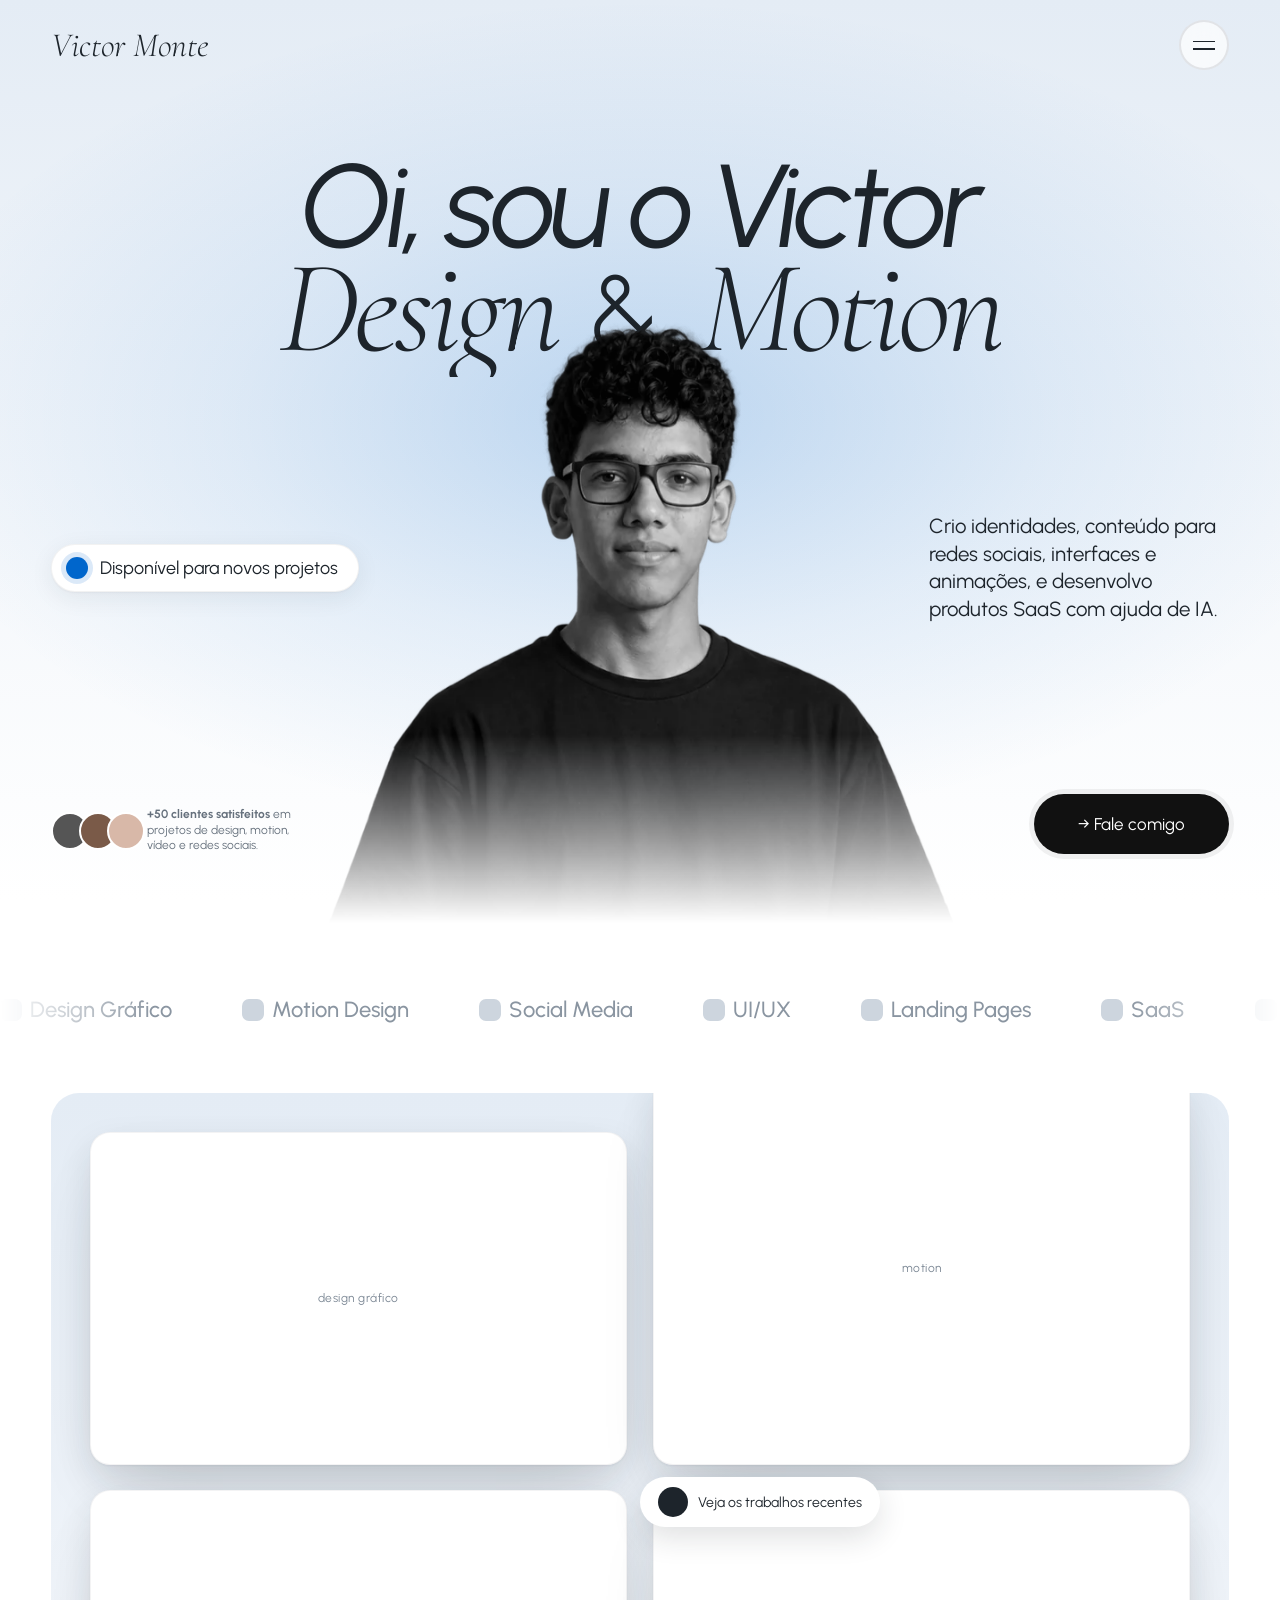
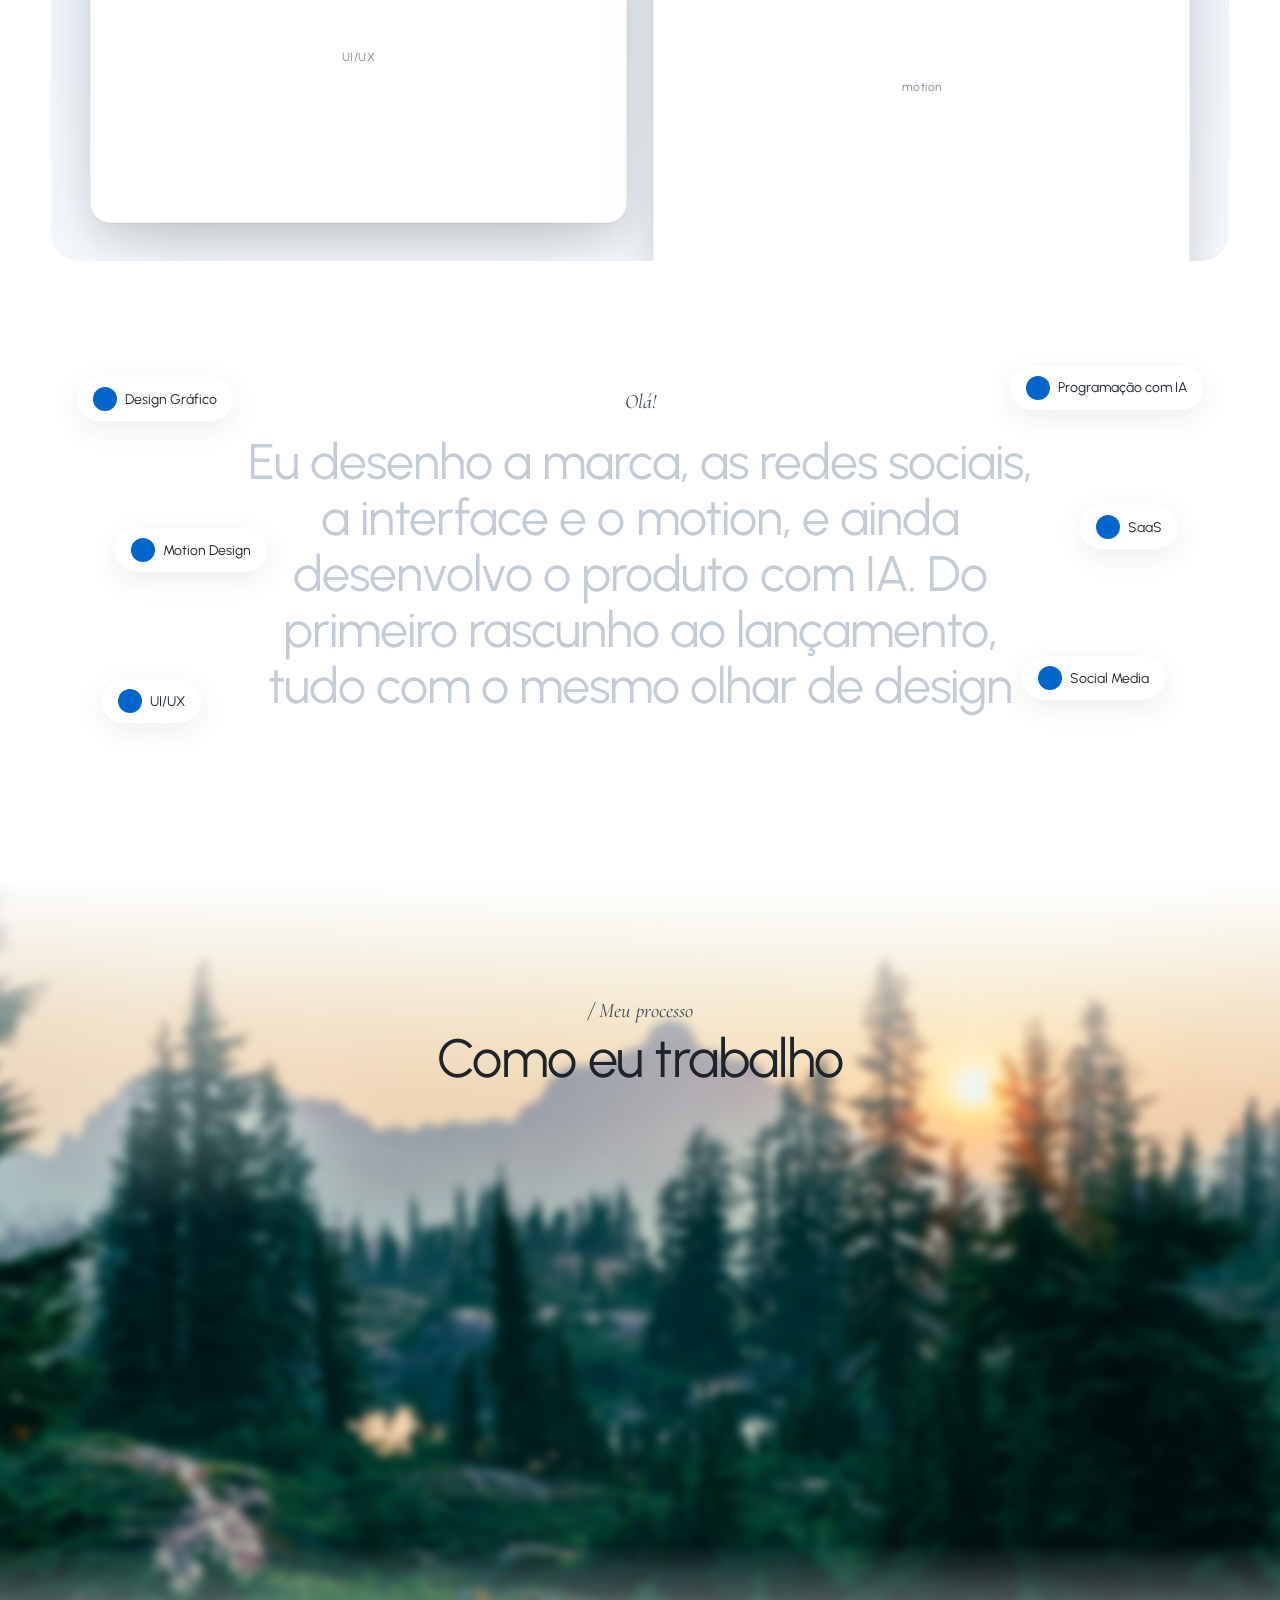
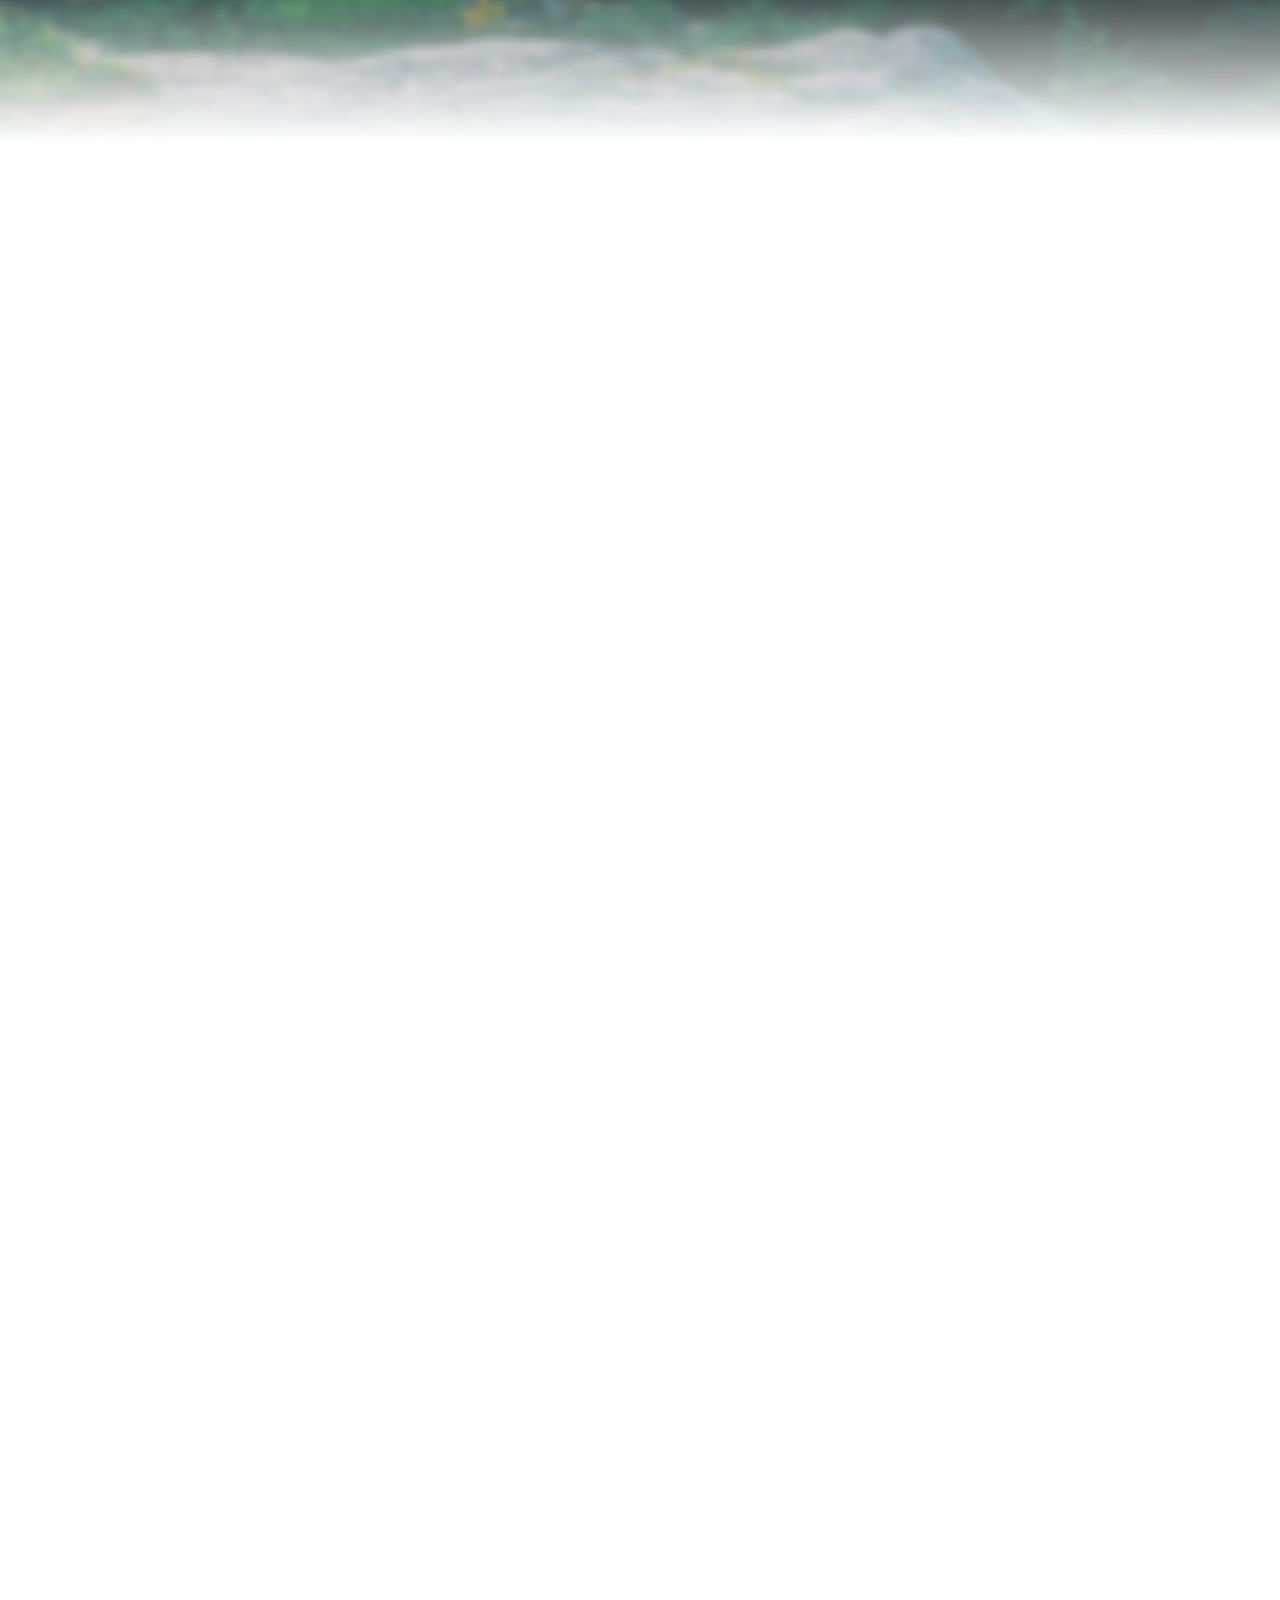
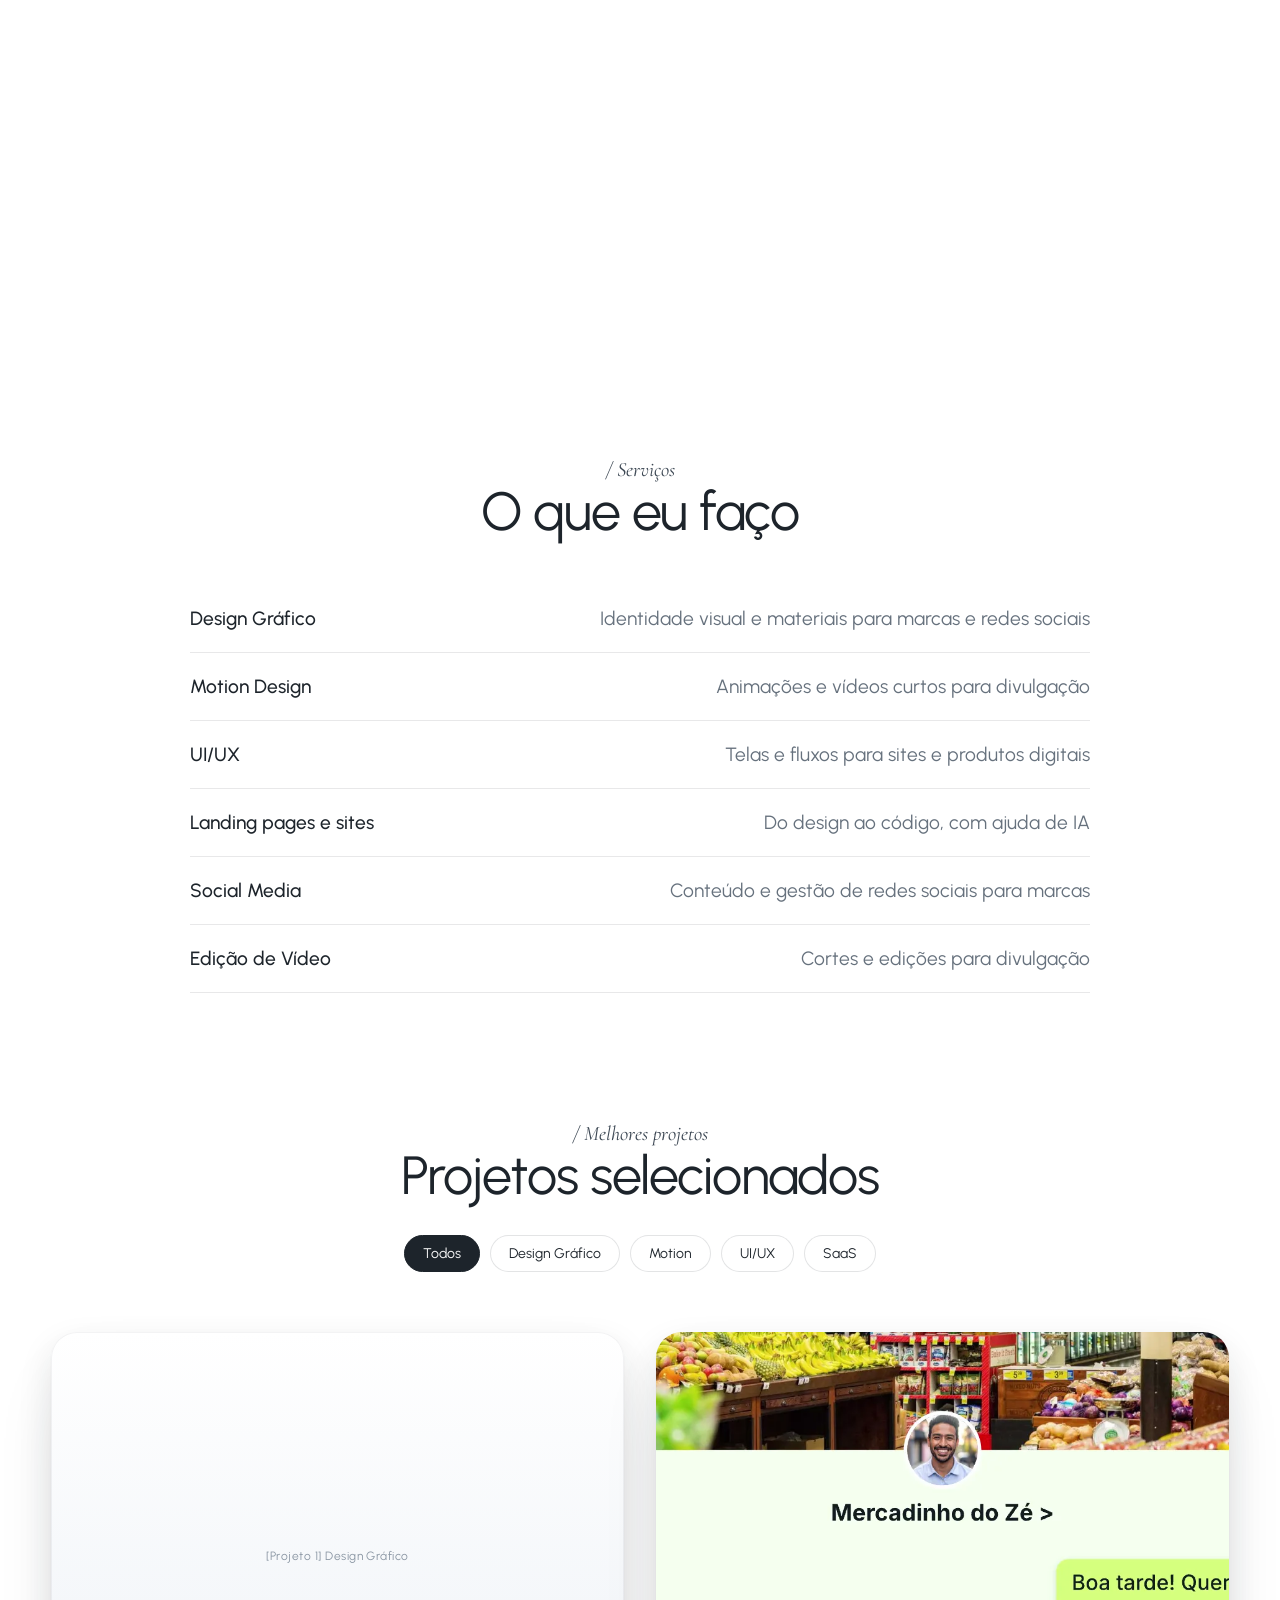
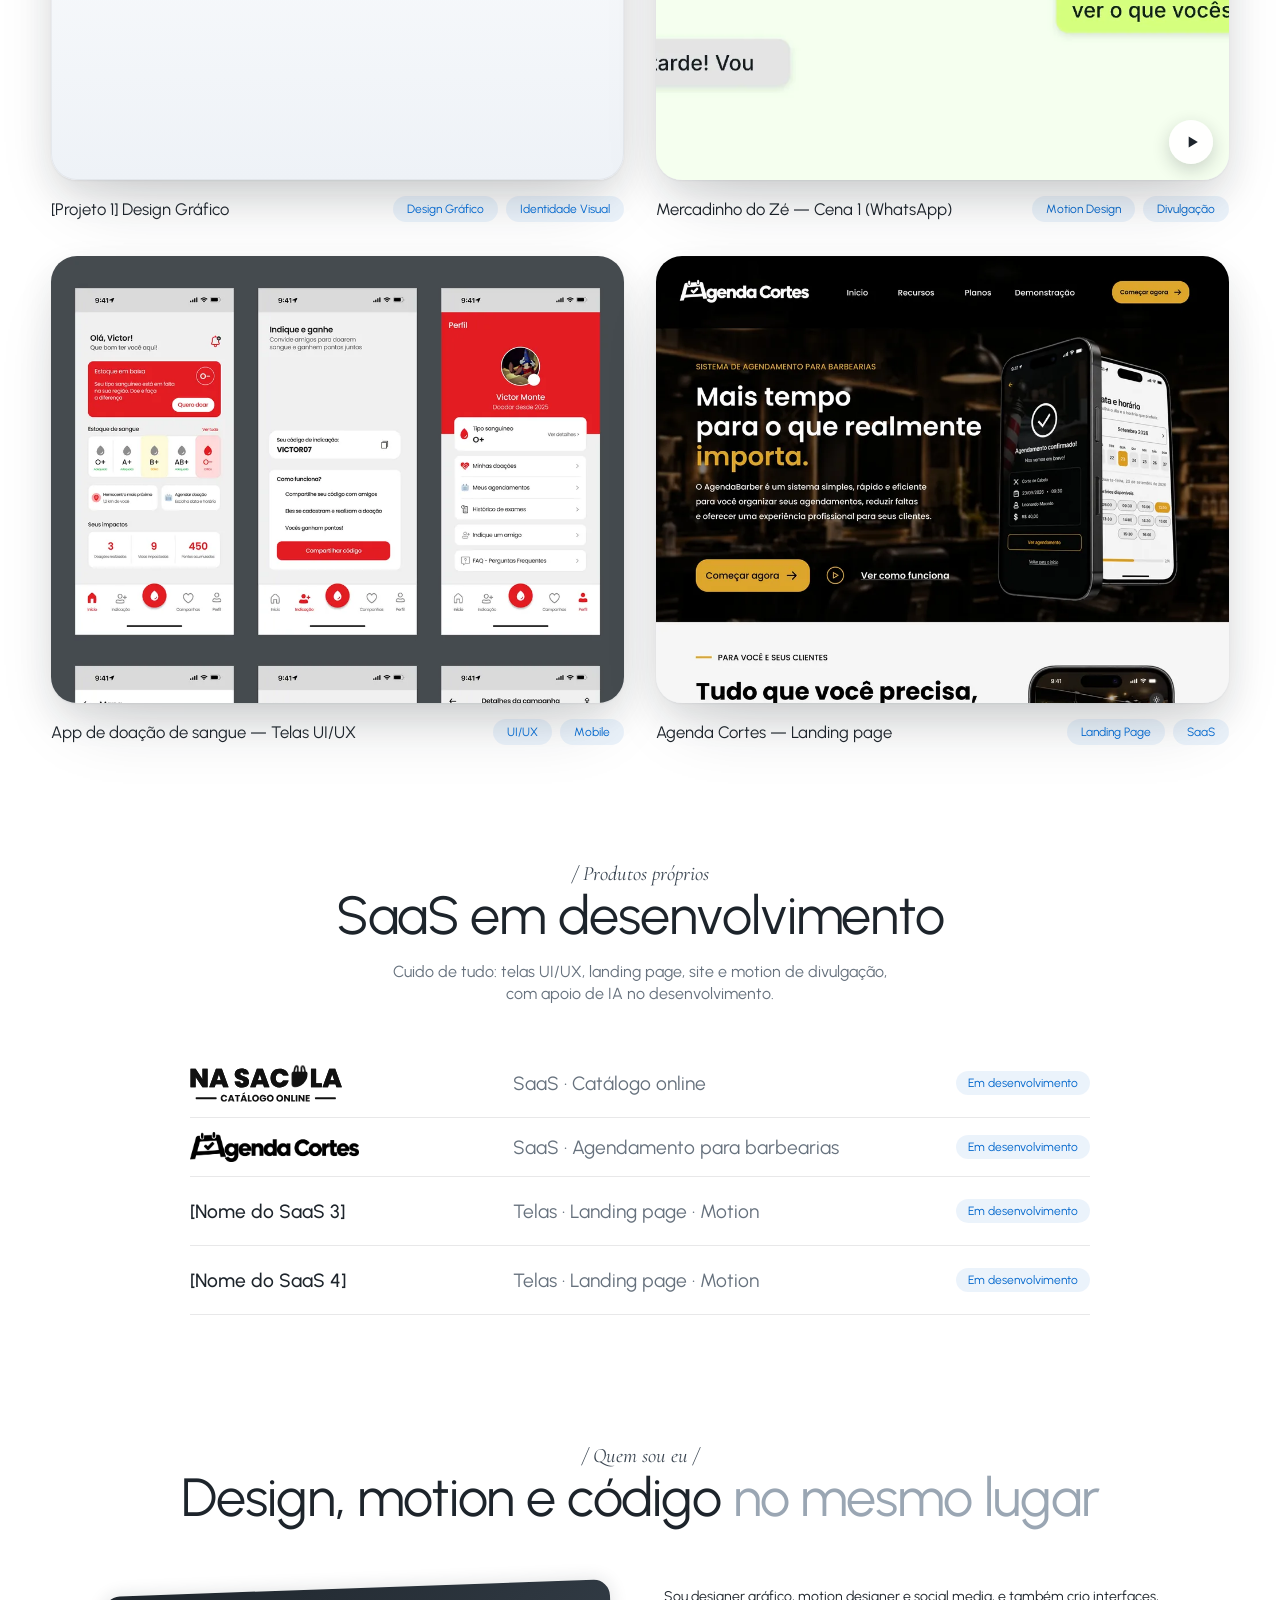
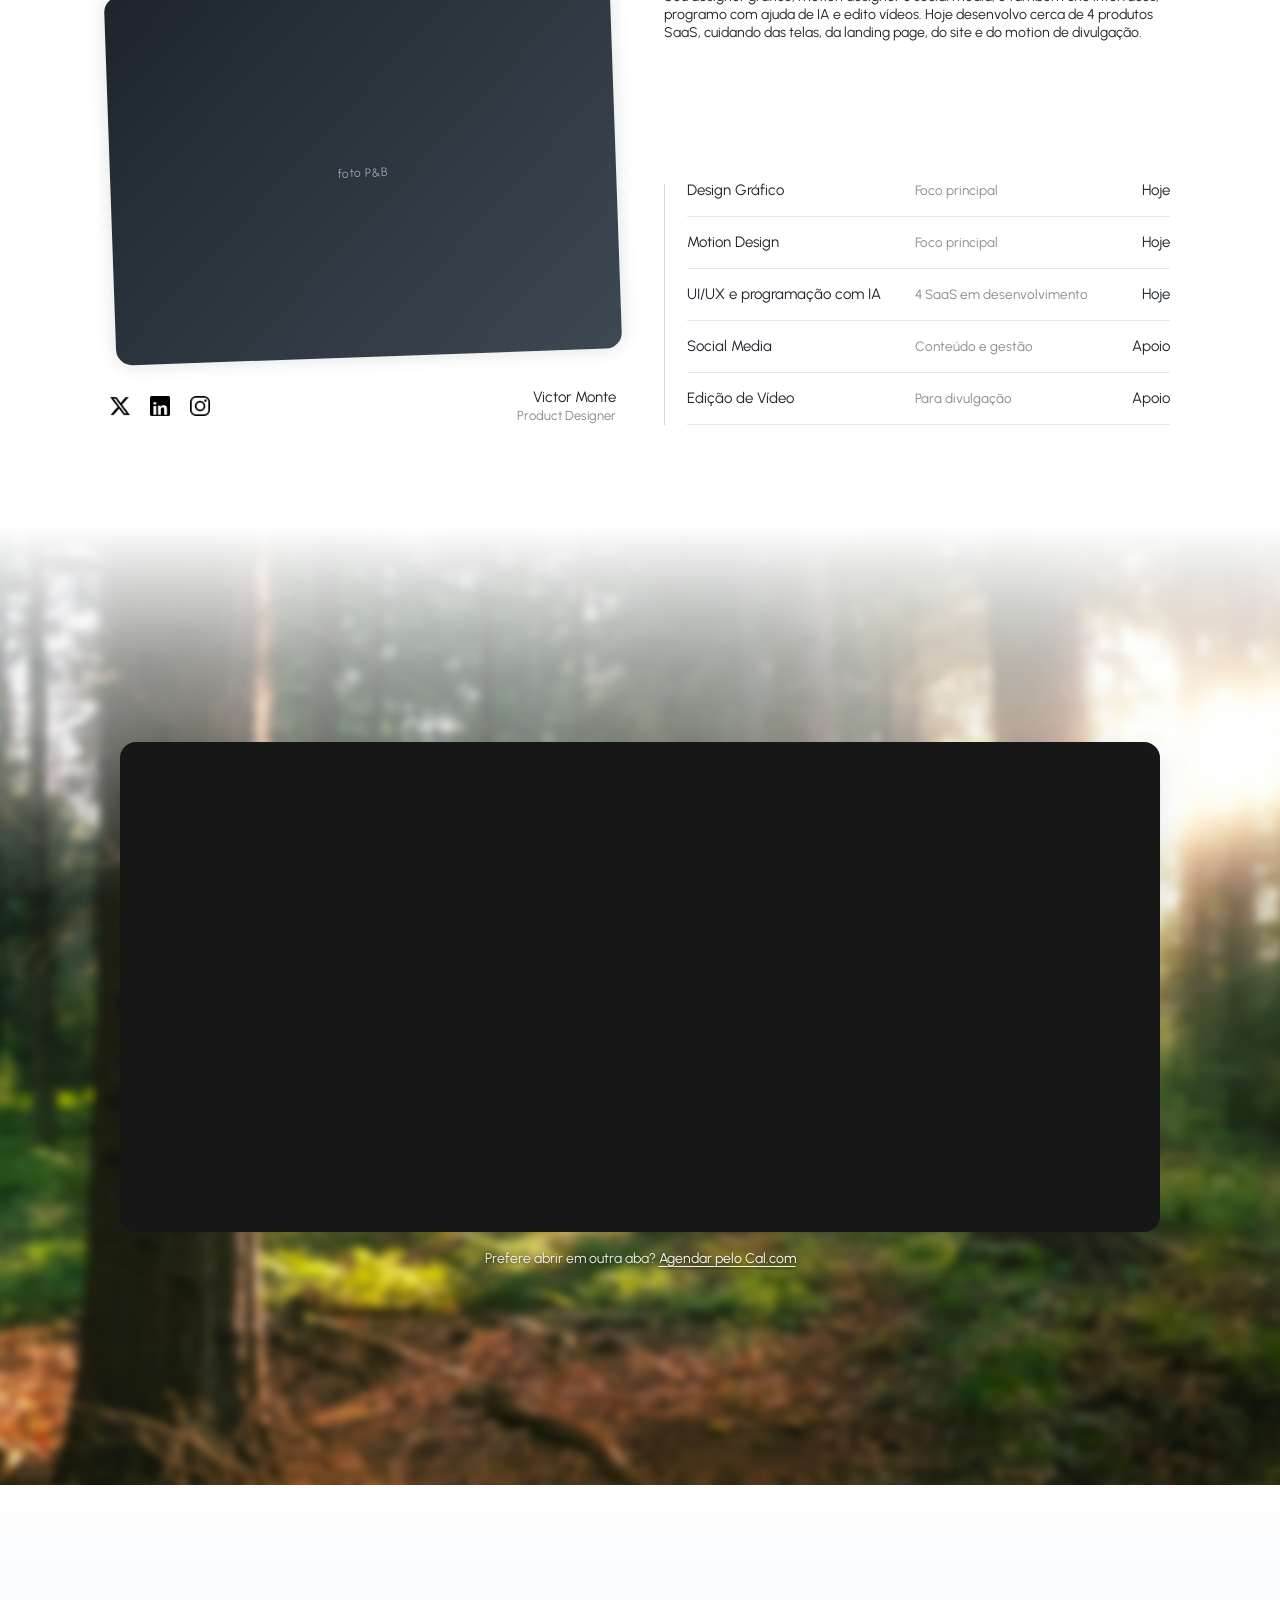
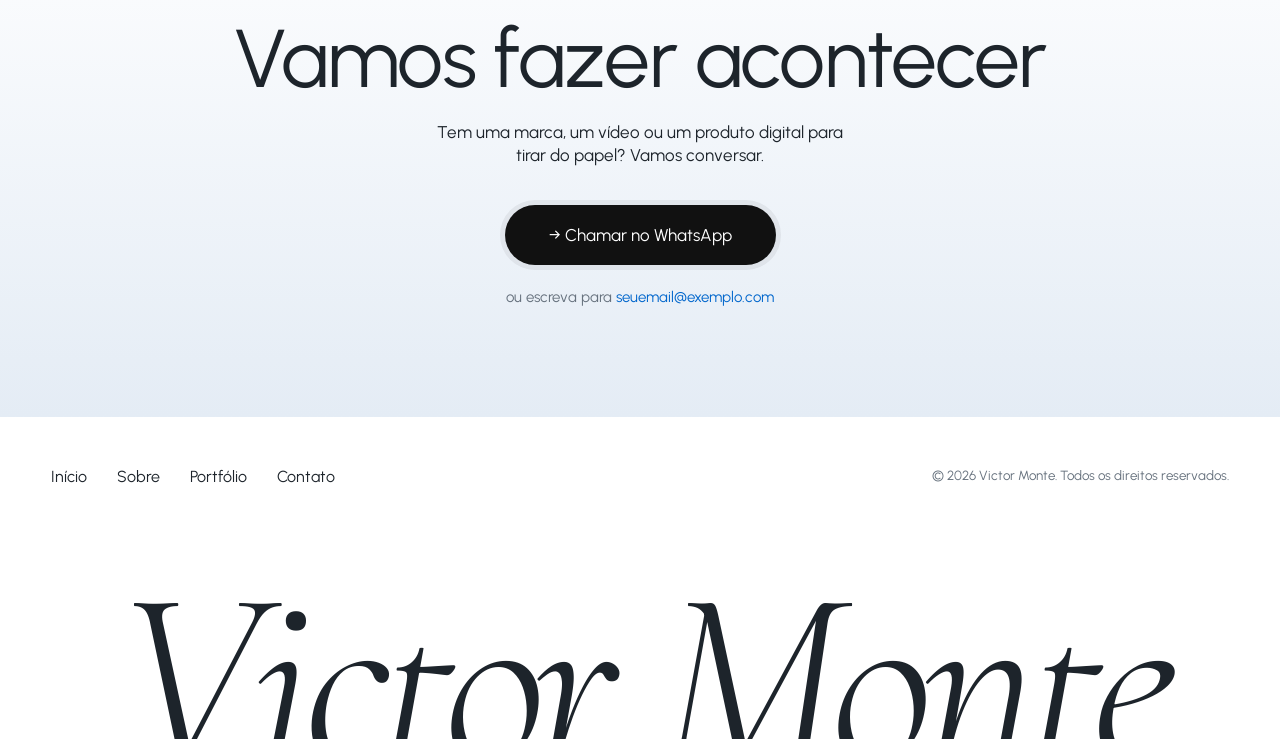
==== commit ebaaf00d: "motion adicionado aos projetos" ====
--- a/index.html
+++ b/index.html
@@ -55,7 +55,7 @@
  <div class="flt rv"><button class="on" data-f="all">Todos</button><button data-f="grafico">Design Gráfico</button><button data-f="motion">Motion</button><button data-f="uiux">UI/UX</button><button data-f="saas">SaaS</button></div>
  <div class="grid">
   <a class="proj rv" data-c="grafico" href="#"><div class="ph">[Projeto 1] Design Gráfico</div><div class="m">[Projeto 1] Design Gráfico<div class="chips"><span>Design Gráfico</span><span>Identidade Visual</span></div></div></a>
-  <a class="proj rv" data-c="motion" href="#"><div class="ph">[Projeto 2] Motion</div><div class="m">[Projeto 2] Motion<div class="chips"><span>Motion Design</span><span>Divulgação</span></div></div></a>
+  <a class="proj rv" data-c="motion" href="#" data-full="assets/projeto-motion-poster.webp" data-video="assets/projeto-motion.mp4" data-title="Mercadinho do Zé — Cena 1 (WhatsApp)" aria-haspopup="dialog"><div class="ph"><video src="assets/projeto-motion-preview.mp4" poster="assets/projeto-motion-poster.webp" muted loop playsinline preload="metadata" aria-label="Prévia da animação Mercadinho do Zé, Cena 1"></video></div><div class="m">Mercadinho do Zé — Cena 1 (WhatsApp)<div class="chips"><span>Motion Design</span><span>Divulgação</span></div></div></a>
   <a class="proj rv" data-c="uiux" href="#" data-full="assets/projeto-app-doacao.webp" data-title="App de doação de sangue — Telas UI/UX" aria-haspopup="dialog"><div class="ph"><img src="assets/projeto-app-doacao-thumb.webp" alt="Telas do app de doação de sangue: início, indicação, perfil, mapa, campanhas e detalhes da campanha" width="1000" height="1455" loading="lazy" decoding="async"></div><div class="m">App de doação de sangue — Telas UI/UX<div class="chips"><span>UI/UX</span><span>Mobile</span></div></div></a>
   <a class="proj rv" data-c="saas" href="#" data-full="assets/projeto-agenda-cortes.webp" data-title="Agenda Cortes — Landing page" aria-haspopup="dialog"><div class="ph"><img src="assets/projeto-agenda-cortes-thumb.webp" alt="Prévia da landing page do Agenda Cortes" width="1000" height="2973" loading="lazy" decoding="async"></div><div class="m">Agenda Cortes — Landing page<div class="chips"><span>Landing Page</span><span>SaaS</span></div></div></a>
  </div>
@@ -111,7 +111,7 @@
 <div class="lb" id="lb" role="dialog" aria-modal="true" aria-labelledby="lb-t" aria-hidden="true">
  <div class="lb-w">
   <header class="lb-h"><div class="lb-meta"><b class="lb-t" id="lb-t"></b><div class="chips lb-chips"></div></div><button class="lb-x" type="button" aria-label="Fechar"><i></i><i></i></button></header>
-  <div class="lb-sc" tabindex="0" aria-label="Página completa do projeto. Role para ver tudo."><img alt=""></div>
+  <div class="lb-sc" tabindex="0" aria-label="Página completa do projeto. Role para ver tudo."><img alt=""><video class="lb-v" controls playsinline preload="none" hidden></video></div>
   <div class="lb-hint" aria-hidden="true">Role para ver a página inteira</div>
  </div>
 </div>
--- a/css/style.css
+++ b/css/style.css
@@ -245,3 +245,10 @@
 .portrait .ph{height:auto}
 }
 @media(max-width:860px){.portrait{margin:10px auto 0}}
+/* motion: vídeo no card e no visualizador */
+.proj .ph video{width:100%;height:100%;object-fit:cover;display:block}
+.proj[data-video] .ph{position:relative}
+.proj[data-video] .ph::after{content:"";position:absolute;right:16px;bottom:16px;width:44px;height:44px;border-radius:50%;background:rgba(255,255,255,.92) url("data:image/svg+xml,%3Csvg xmlns='http://www.w3.org/2000/svg' viewBox='0 0 24 24'%3E%3Cpath d='M8 5.5v13l11-6.5z' fill='%231D242B'/%3E%3C/svg%3E") 55% 50%/20px no-repeat;box-shadow:0 6px 18px rgba(var(--shadow),.2);transition:transform .35s}
+.proj[data-video]:hover .ph::after{transform:scale(1.08)}
+.lb-sc.vid{display:flex;align-items:center;overflow:hidden;background:#0b0e12}
+.lb-sc .lb-v{display:block;width:100%;height:auto;max-height:100%;background:#000}
